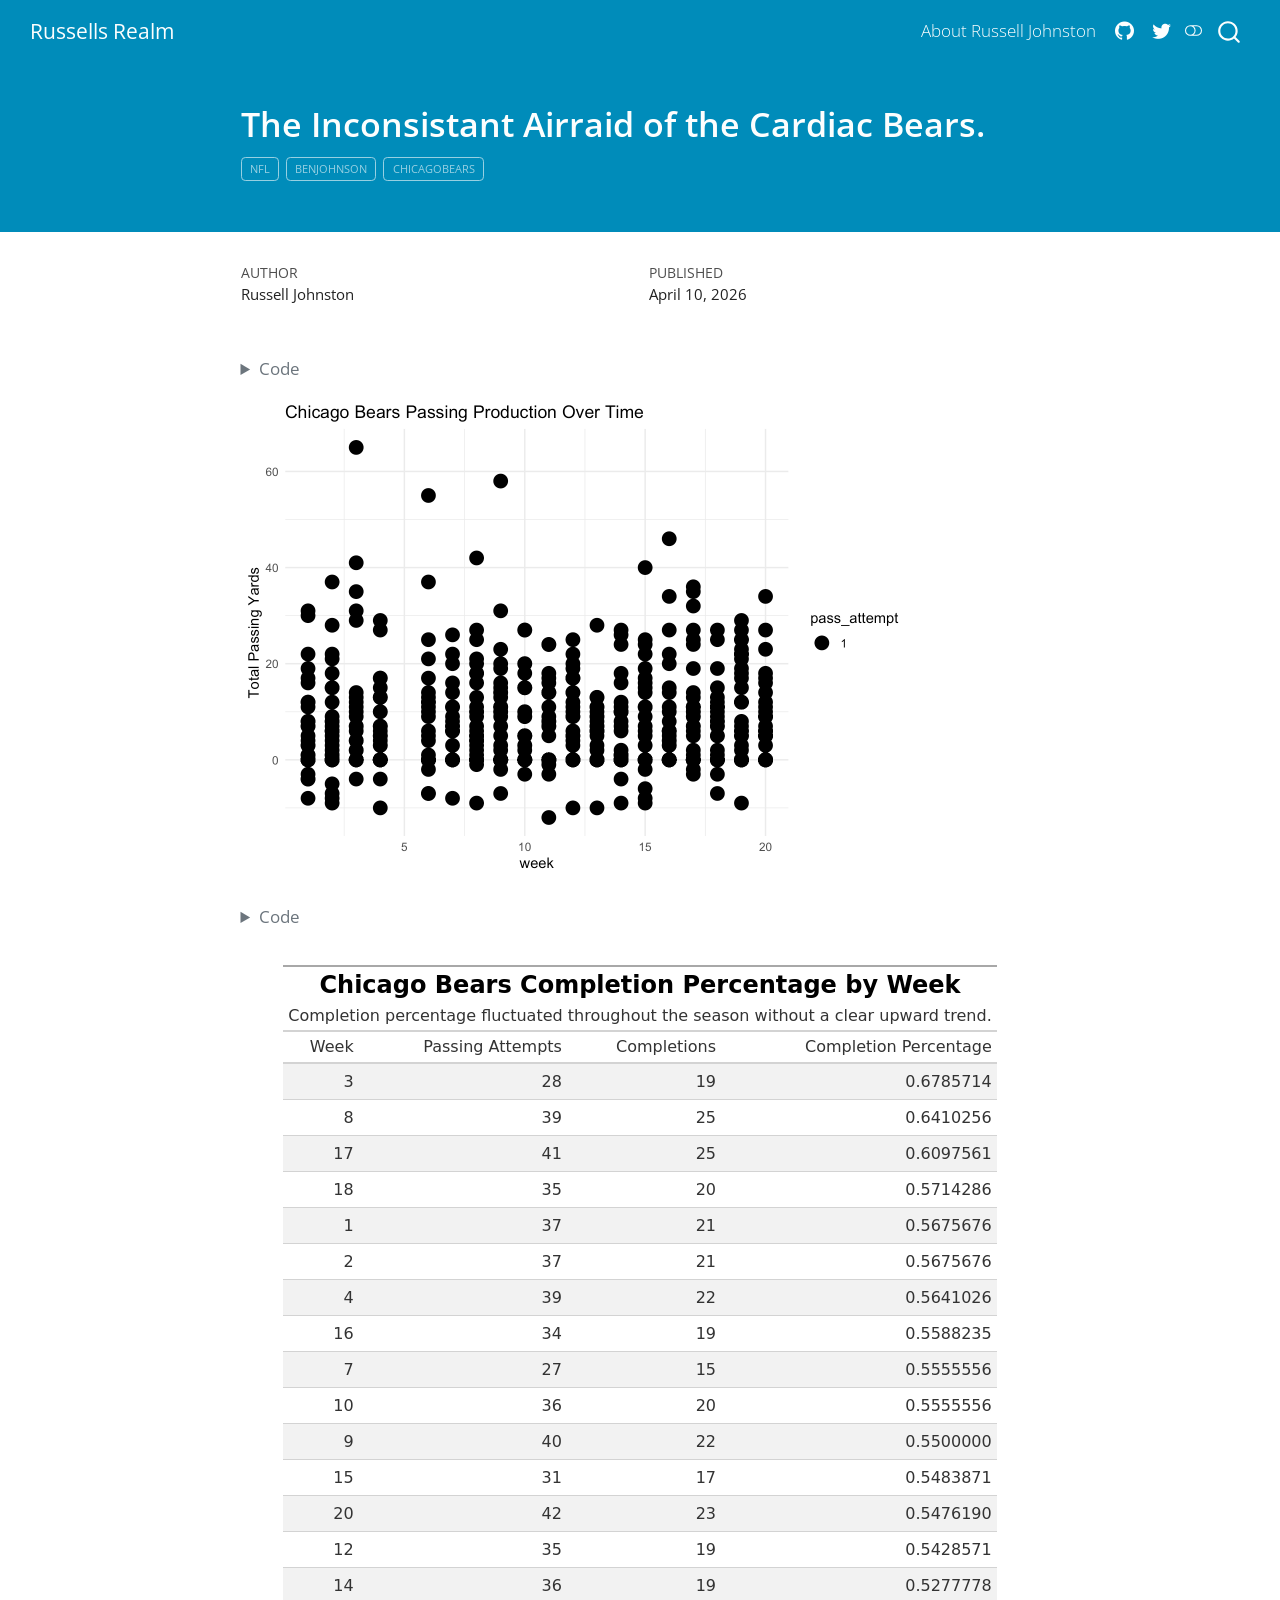
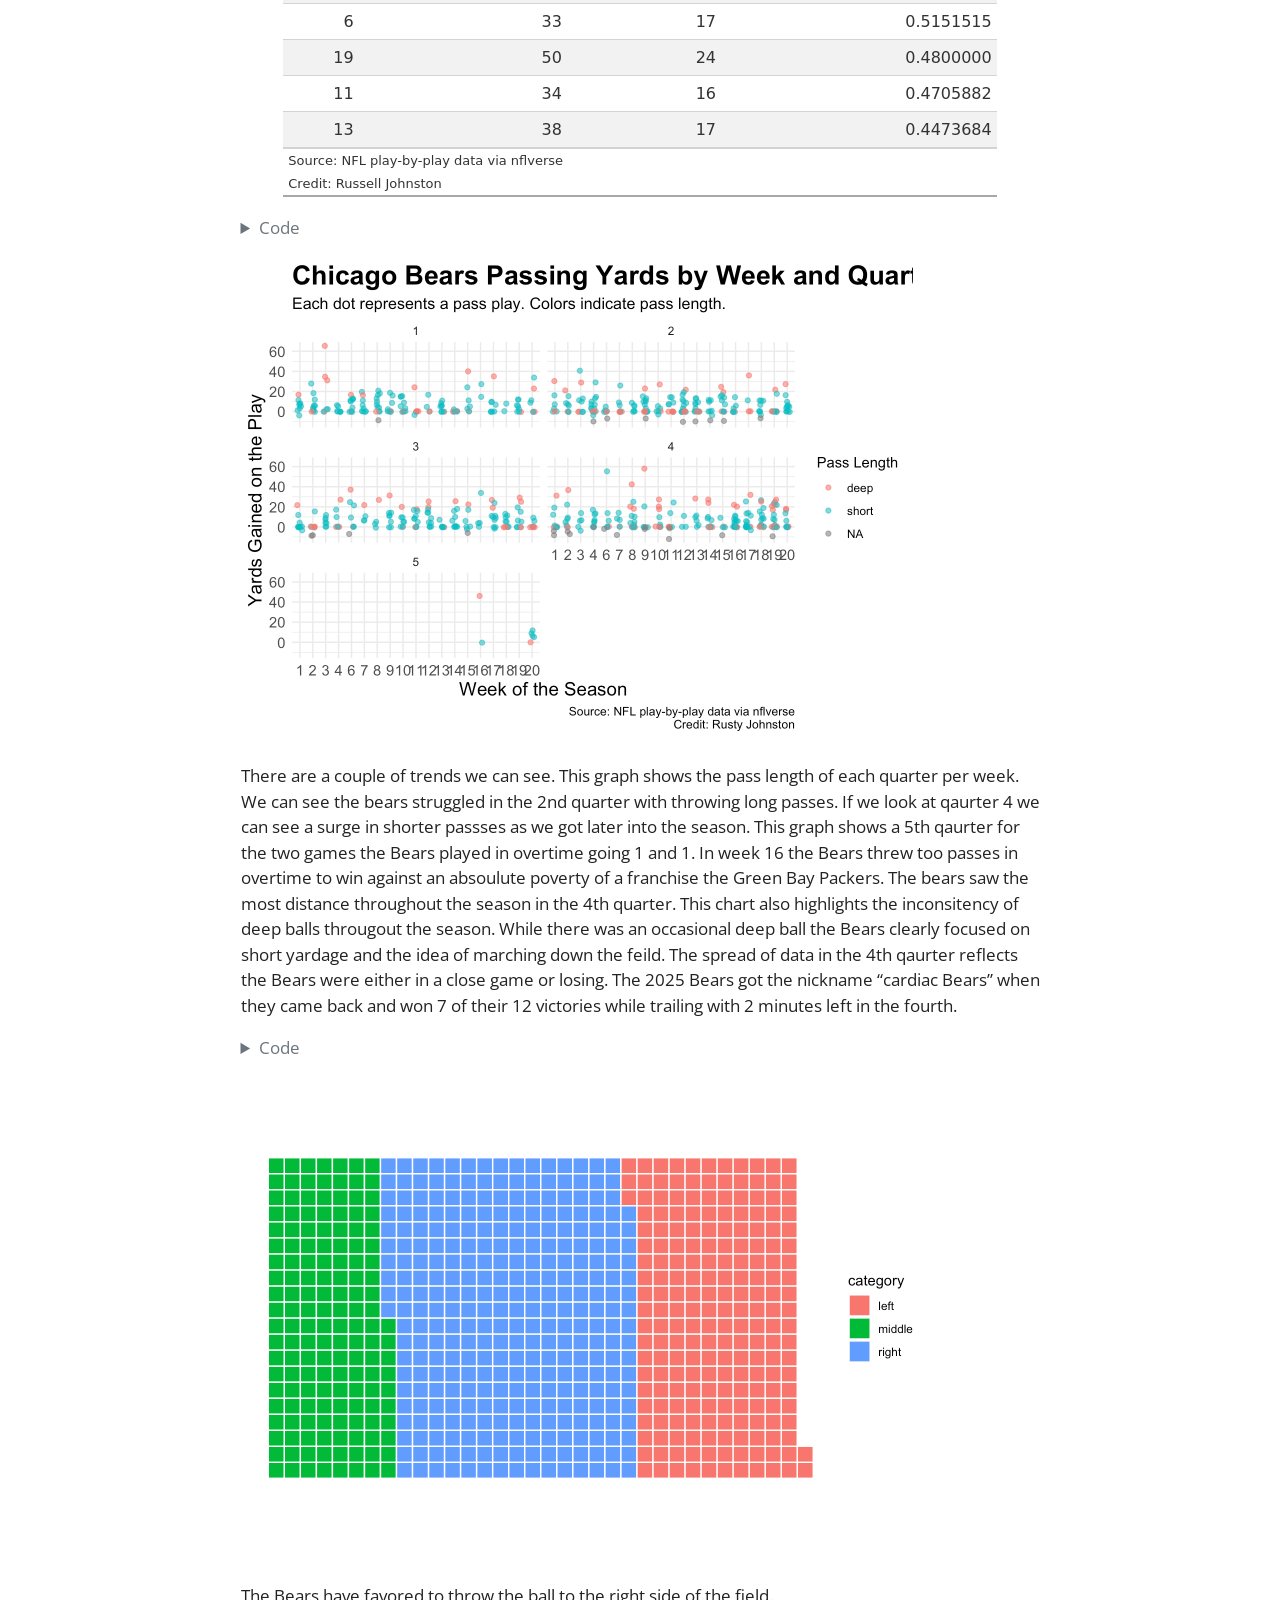
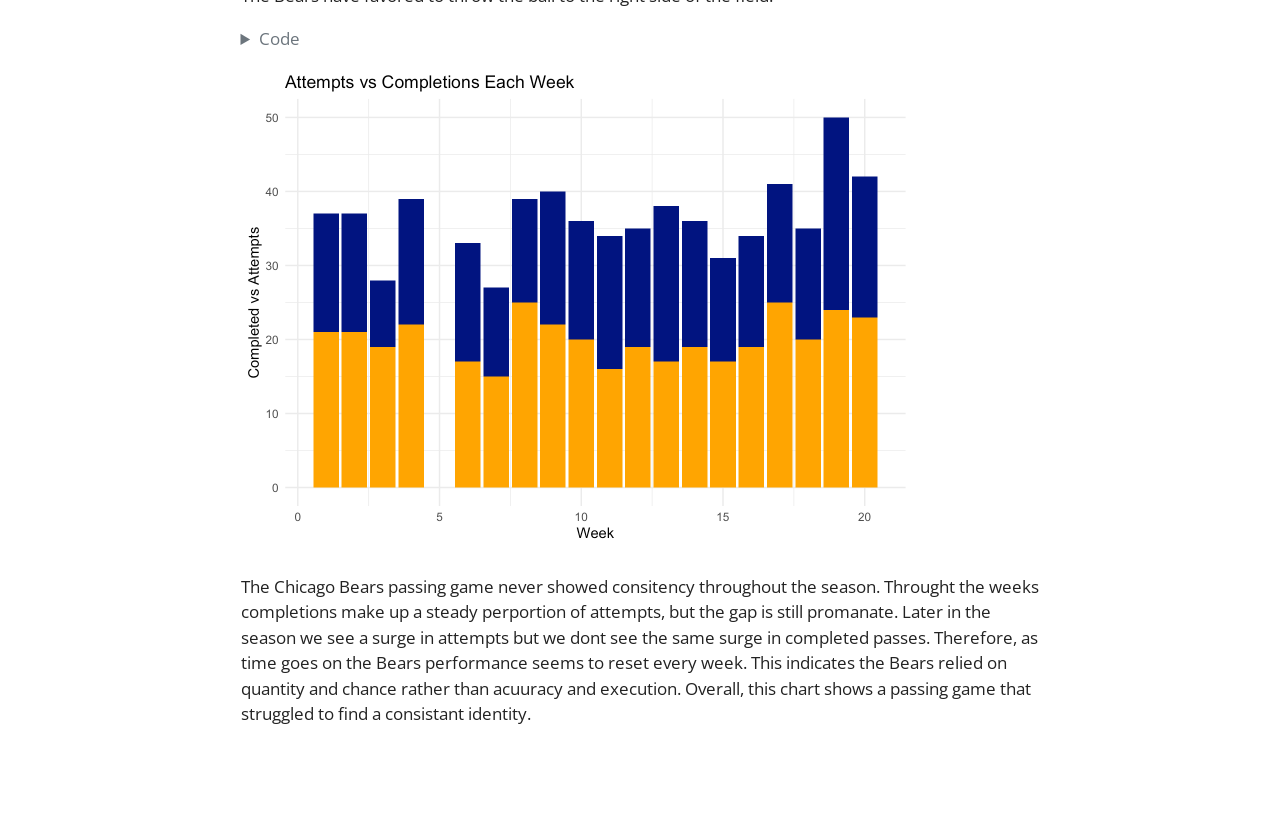
==== posts/russells-realm-benjohnson-stats/index.html @ 0ace777f "post draft" ====
<!DOCTYPE html>
<html xmlns="http://www.w3.org/1999/xhtml" lang="en" xml:lang="en"><head>

<meta charset="utf-8">
<meta name="generator" content="quarto-1.9.36">

<meta name="viewport" content="width=device-width, initial-scale=1.0, user-scalable=yes">

<meta name="author" content="Russell Johnston">
<meta name="dcterms.date" content="2026-04-10">

<title>The Inconsistant Airraid of the Cardiac Bears. – Russells Realm</title>
<style>
/* Default styles provided by pandoc.
** See https://pandoc.org/MANUAL.html#variables-for-html for config info.
*/
code{white-space: pre-wrap;}
span.smallcaps{font-variant: small-caps;}
div.columns{display: flex; gap: min(4vw, 1.5em);}
div.column{flex: auto; overflow-x: auto;}
div.hanging-indent{margin-left: 1.5em; text-indent: -1.5em;}
ul.task-list{list-style: none;}
ul.task-list li input[type="checkbox"] {
  width: 0.8em;
  margin: 0 0.8em 0.2em -1em; /* quarto-specific, see https://github.com/quarto-dev/quarto-cli/issues/4556 */ 
  vertical-align: middle;
}
/* CSS for syntax highlighting */
html { -webkit-text-size-adjust: 100%; }
pre > code.sourceCode { white-space: pre; position: relative; }
pre > code.sourceCode > span { display: inline-block; line-height: 1.25; }
pre > code.sourceCode > span:empty { height: 1.2em; }
.sourceCode { overflow: visible; }
code.sourceCode > span { color: inherit; text-decoration: inherit; }
div.sourceCode { margin: 1em 0; }
pre.sourceCode { margin: 0; }
@media screen {
div.sourceCode { overflow: auto; }
}
@media print {
pre > code.sourceCode { white-space: pre-wrap; }
pre > code.sourceCode > span { text-indent: -5em; padding-left: 5em; }
}
pre.numberSource code
  { counter-reset: source-line 0; }
pre.numberSource code > span
  { position: relative; left: -4em; counter-increment: source-line; }
pre.numberSource code > span > a:first-child::before
  { content: counter(source-line);
    position: relative; left: -1em; text-align: right; vertical-align: baseline;
    border: none; display: inline-block;
    -webkit-touch-callout: none; -webkit-user-select: none;
    -khtml-user-select: none; -moz-user-select: none;
    -ms-user-select: none; user-select: none;
    padding: 0 4px; width: 4em;
  }
pre.numberSource { margin-left: 3em;  padding-left: 4px; }
div.sourceCode
  {   }
@media screen {
pre > code.sourceCode > span > a:first-child::before { text-decoration: underline; }
}
</style>


<script src="../../site_libs/quarto-nav/quarto-nav.js"></script>
<script src="../../site_libs/quarto-nav/headroom.min.js"></script>
<script src="../../site_libs/clipboard/clipboard.min.js"></script>
<script src="../../site_libs/quarto-search/autocomplete.umd.js"></script>
<script src="../../site_libs/quarto-search/fuse.min.js"></script>
<script src="../../site_libs/quarto-search/quarto-search.js"></script>
<meta name="quarto:offset" content="../../">
<link href="../../logo.png" rel="icon" type="image/png">
<script src="../../site_libs/quarto-html/quarto.js" type="module"></script>
<script src="../../site_libs/quarto-html/tabsets/tabsets.js" type="module"></script>
<script src="../../site_libs/quarto-html/popper.min.js"></script>
<script src="../../site_libs/quarto-html/tippy.umd.min.js"></script>
<script src="../../site_libs/quarto-html/anchor.min.js"></script>
<link href="../../site_libs/quarto-html/tippy.css" rel="stylesheet">
<link href="../../site_libs/quarto-html/quarto-syntax-highlighting-845c23b38eaddc0f92fda52bfe77a8c8.css" rel="stylesheet" class="quarto-color-scheme" id="quarto-text-highlighting-styles">
<link href="../../site_libs/quarto-html/quarto-syntax-highlighting-dark-f418161beb48e0141c760e455f12af2c.css" rel="stylesheet" class="quarto-color-scheme quarto-color-alternate" id="quarto-text-highlighting-styles">
<link href="../../site_libs/quarto-html/quarto-syntax-highlighting-845c23b38eaddc0f92fda52bfe77a8c8.css" rel="stylesheet" class="quarto-color-scheme-extra" id="quarto-text-highlighting-styles">
<script src="../../site_libs/bootstrap/bootstrap.min.js"></script>
<link href="../../site_libs/bootstrap/bootstrap-icons.css" rel="stylesheet">
<link href="../../site_libs/bootstrap/bootstrap-03ebed3cc6d9517934d904b30f9ec24d.min.css" rel="stylesheet" append-hash="true" class="quarto-color-scheme" id="quarto-bootstrap" data-mode="light">
<link href="../../site_libs/bootstrap/bootstrap-dark-7e30bc676492343e821be0a8baf5d211.min.css" rel="stylesheet" append-hash="true" class="quarto-color-scheme quarto-color-alternate" id="quarto-bootstrap" data-mode="light">
<link href="../../site_libs/bootstrap/bootstrap-03ebed3cc6d9517934d904b30f9ec24d.min.css" rel="stylesheet" append-hash="true" class="quarto-color-scheme-extra" id="quarto-bootstrap" data-mode="light">
<script id="quarto-search-options" type="application/json">{
  "location": "navbar",
  "copy-button": false,
  "collapse-after": 3,
  "panel-placement": "end",
  "type": "overlay",
  "limit": 50,
  "keyboard-shortcut": [
    "f",
    "/",
    "s"
  ],
  "show-item-context": false,
  "language": {
    "search-no-results-text": "No results",
    "search-matching-documents-text": "matching documents",
    "search-copy-link-title": "Copy link to search",
    "search-hide-matches-text": "Hide additional matches",
    "search-more-match-text": "more match in this document",
    "search-more-matches-text": "more matches in this document",
    "search-clear-button-title": "Clear",
    "search-text-placeholder": "",
    "search-detached-cancel-button-title": "Cancel",
    "search-submit-button-title": "Submit",
    "search-label": "Search"
  }
}</script>


<link rel="stylesheet" href="../../styles.css">
</head>

<body class="nav-fixed fullcontent quarto-light"><script id="quarto-html-before-body" type="application/javascript">
    const toggleBodyColorMode = (bsSheetEl) => {
      const mode = bsSheetEl.getAttribute("data-mode");
      const bodyEl = window.document.querySelector("body");
      if (mode === "dark") {
        bodyEl.classList.add("quarto-dark");
        bodyEl.classList.remove("quarto-light");
      } else {
        bodyEl.classList.add("quarto-light");
        bodyEl.classList.remove("quarto-dark");
      }
    }
    const toggleBodyColorPrimary = () => {
      const bsSheetEl = window.document.querySelector("link#quarto-bootstrap:not([rel=disabled-stylesheet])");
      if (bsSheetEl) {
        toggleBodyColorMode(bsSheetEl);
      }
    }
    const setColorSchemeToggle = (alternate) => {
      const toggles = window.document.querySelectorAll('.quarto-color-scheme-toggle');
      for (let i=0; i < toggles.length; i++) {
        const toggle = toggles[i];
        if (toggle) {
          if (alternate) {
            toggle.classList.add("alternate");
          } else {
            toggle.classList.remove("alternate");
          }
        }
      }
    };
    const toggleColorMode = (alternate) => {
      // Switch the stylesheets
      const primaryStylesheets = window.document.querySelectorAll('link.quarto-color-scheme:not(.quarto-color-alternate)');
      const alternateStylesheets = window.document.querySelectorAll('link.quarto-color-scheme.quarto-color-alternate');
      manageTransitions('#quarto-margin-sidebar .nav-link', false);
      if (alternate) {
        // note: dark is layered on light, we don't disable primary!
        enableStylesheet(alternateStylesheets);
        for (const sheetNode of alternateStylesheets) {
          if (sheetNode.id === "quarto-bootstrap") {
            toggleBodyColorMode(sheetNode);
          }
        }
      } else {
        disableStylesheet(alternateStylesheets);
        enableStylesheet(primaryStylesheets)
        toggleBodyColorPrimary();
      }
      manageTransitions('#quarto-margin-sidebar .nav-link', true);
      // Switch the toggles
      setColorSchemeToggle(alternate)
      // Hack to workaround the fact that safari doesn't
      // properly recolor the scrollbar when toggling (#1455)
      if (navigator.userAgent.indexOf('Safari') > 0 && navigator.userAgent.indexOf('Chrome') == -1) {
        manageTransitions("body", false);
        window.scrollTo(0, 1);
        setTimeout(() => {
          window.scrollTo(0, 0);
          manageTransitions("body", true);
        }, 40);
      }
    }
    const disableStylesheet = (stylesheets) => {
      for (let i=0; i < stylesheets.length; i++) {
        const stylesheet = stylesheets[i];
        stylesheet.rel = 'disabled-stylesheet';
      }
    }
    const enableStylesheet = (stylesheets) => {
      for (let i=0; i < stylesheets.length; i++) {
        const stylesheet = stylesheets[i];
        if(stylesheet.rel !== 'stylesheet') { // for Chrome, which will still FOUC without this check
          stylesheet.rel = 'stylesheet';
        }
      }
    }
    const manageTransitions = (selector, allowTransitions) => {
      const els = window.document.querySelectorAll(selector);
      for (let i=0; i < els.length; i++) {
        const el = els[i];
        if (allowTransitions) {
          el.classList.remove('notransition');
        } else {
          el.classList.add('notransition');
        }
      }
    }
    const isFileUrl = () => {
      return window.location.protocol === 'file:';
    }
    const hasAlternateSentinel = () => {
      let styleSentinel = getColorSchemeSentinel();
      if (styleSentinel !== null) {
        return styleSentinel === "alternate";
      } else {
        return false;
      }
    }
    const setStyleSentinel = (alternate) => {
      const value = alternate ? "alternate" : "default";
      if (!isFileUrl()) {
        window.localStorage.setItem("quarto-color-scheme", value);
      } else {
        localAlternateSentinel = value;
      }
    }
    const getColorSchemeSentinel = () => {
      if (!isFileUrl()) {
        const storageValue = window.localStorage.getItem("quarto-color-scheme");
        return storageValue != null ? storageValue : localAlternateSentinel;
      } else {
        return localAlternateSentinel;
      }
    }
    const toggleGiscusIfUsed = (isAlternate, darkModeDefault) => {
      const baseTheme = document.querySelector('#giscus-base-theme')?.value ?? 'light';
      const alternateTheme = document.querySelector('#giscus-alt-theme')?.value ?? 'dark';
      let newTheme = '';
      if(authorPrefersDark) {
        newTheme = isAlternate ? baseTheme : alternateTheme;
      } else {
        newTheme = isAlternate ? alternateTheme : baseTheme;
      }
      const changeGiscusTheme = () => {
        // From: https://github.com/giscus/giscus/issues/336
        const sendMessage = (message) => {
          const iframe = document.querySelector('iframe.giscus-frame');
          if (!iframe) return;
          iframe.contentWindow.postMessage({ giscus: message }, 'https://giscus.app');
        }
        sendMessage({
          setConfig: {
            theme: newTheme
          }
        });
      }
      const isGiscussLoaded = window.document.querySelector('iframe.giscus-frame') !== null;
      if (isGiscussLoaded) {
        changeGiscusTheme();
      }
    };
    const authorPrefersDark = false;
    const darkModeDefault = authorPrefersDark;
      document.querySelector('link#quarto-text-highlighting-styles.quarto-color-scheme-extra').rel = 'disabled-stylesheet';
      document.querySelector('link#quarto-bootstrap.quarto-color-scheme-extra').rel = 'disabled-stylesheet';
    let localAlternateSentinel = darkModeDefault ? 'alternate' : 'default';
    // Dark / light mode switch
    window.quartoToggleColorScheme = () => {
      // Read the current dark / light value
      let toAlternate = !hasAlternateSentinel();
      toggleColorMode(toAlternate);
      setStyleSentinel(toAlternate);
      toggleGiscusIfUsed(toAlternate, darkModeDefault);
      window.dispatchEvent(new Event('resize'));
    };
    // Switch to dark mode if need be
    if (hasAlternateSentinel()) {
      toggleColorMode(true);
    } else {
      toggleColorMode(false);
    }
  </script>

<div id="quarto-search-results"></div>
  <header id="quarto-header" class="headroom fixed-top quarto-banner">
    <nav class="navbar navbar-expand-lg " data-bs-theme="dark">
      <div class="navbar-container container-fluid">
      <div class="navbar-brand-container mx-auto">
    <a class="navbar-brand" href="../../index.html">
    <span class="navbar-title">Russells Realm</span>
    </a>
  </div>
            <div id="quarto-search" class="" title="Search"></div>
          <button class="navbar-toggler" type="button" data-bs-toggle="collapse" data-bs-target="#navbarCollapse" aria-controls="navbarCollapse" role="menu" aria-expanded="false" aria-label="Toggle navigation" onclick="if (window.quartoToggleHeadroom) { window.quartoToggleHeadroom(); }">
  <span class="navbar-toggler-icon"></span>
</button>
          <div class="collapse navbar-collapse" id="navbarCollapse">
            <ul class="navbar-nav navbar-nav-scroll ms-auto">
  <li class="nav-item">
    <a class="nav-link" href="../../about.html"> 
<span class="menu-text">About Russell Johnston</span></a>
  </li>  
  <li class="nav-item compact">
    <a class="nav-link" href="https://github.com/mattwaite"> <i class="bi bi-github" role="img">
</i> 
<span class="menu-text"></span></a>
  </li>  
  <li class="nav-item compact">
    <a class="nav-link" href="https://twitter.com/mattwaite"> <i class="bi bi-twitter" role="img">
</i> 
<span class="menu-text"></span></a>
  </li>  
</ul>
          </div> <!-- /navcollapse -->
            <div class="quarto-navbar-tools">
  <a href="" class="quarto-color-scheme-toggle quarto-navigation-tool  px-1" onclick="window.quartoToggleColorScheme(); return false;" title="Toggle dark mode"><i class="bi"></i></a>
</div>
      </div> <!-- /container-fluid -->
    </nav>
</header>
<!-- content -->
<header id="title-block-header" class="quarto-title-block default page-columns page-full">
  <div class="quarto-title-banner page-columns page-full">
    <div class="quarto-title column-body">
      <h1 class="title">The Inconsistant Airraid of the Cardiac Bears.</h1>
                                <div class="quarto-categories">
                <div class="quarto-category">nfl</div>
                <div class="quarto-category">benjohnson</div>
                <div class="quarto-category">chicagobears</div>
              </div>
                  </div>
  </div>
    
  
  <div class="quarto-title-meta">

      <div>
      <div class="quarto-title-meta-heading">Author</div>
      <div class="quarto-title-meta-contents">
               <p>Russell Johnston </p>
            </div>
    </div>
      
      <div>
      <div class="quarto-title-meta-heading">Published</div>
      <div class="quarto-title-meta-contents">
        <p class="date">April 10, 2026</p>
      </div>
    </div>
    
      
    </div>
    
  
  </header><div id="quarto-content" class="quarto-container page-columns page-rows-contents page-layout-article page-navbar">
<!-- sidebar -->
<!-- margin-sidebar -->
    
<!-- main -->
<main class="content quarto-banner-title-block" id="quarto-document-content">






<div class="cell">
<details class="code-fold">
<summary>Code</summary>
<div class="code-copy-outer-scaffold"><div class="sourceCode cell-code" id="cb1"><pre class="sourceCode r code-with-copy"><code class="sourceCode r"><span id="cb1-1"><a href="#cb1-1" aria-hidden="true" tabindex="-1"></a><span class="fu">library</span>(tidyverse)</span>
<span id="cb1-2"><a href="#cb1-2" aria-hidden="true" tabindex="-1"></a><span class="fu">library</span>(nflfastR)</span>
<span id="cb1-3"><a href="#cb1-3" aria-hidden="true" tabindex="-1"></a><span class="fu">library</span>(ggplot2)</span>
<span id="cb1-4"><a href="#cb1-4" aria-hidden="true" tabindex="-1"></a><span class="fu">library</span>(gt)</span>
<span id="cb1-5"><a href="#cb1-5" aria-hidden="true" tabindex="-1"></a><span class="fu">library</span>(patchwork)</span>
<span id="cb1-6"><a href="#cb1-6" aria-hidden="true" tabindex="-1"></a><span class="fu">library</span>(dplyr)</span>
<span id="cb1-7"><a href="#cb1-7" aria-hidden="true" tabindex="-1"></a><span class="fu">library</span>(readr)</span>
<span id="cb1-8"><a href="#cb1-8" aria-hidden="true" tabindex="-1"></a></span>
<span id="cb1-9"><a href="#cb1-9" aria-hidden="true" tabindex="-1"></a>pbp2025<span class="ot">&lt;-</span><span class="fu">load_pbp</span>(<span class="dv">2025</span>)</span>
<span id="cb1-10"><a href="#cb1-10" aria-hidden="true" tabindex="-1"></a></span>
<span id="cb1-11"><a href="#cb1-11" aria-hidden="true" tabindex="-1"></a>bearspass<span class="ot">&lt;-</span>pbp2025 <span class="sc">|&gt;</span></span>
<span id="cb1-12"><a href="#cb1-12" aria-hidden="true" tabindex="-1"></a>  <span class="fu">filter</span>(posteam <span class="sc">==</span> <span class="st">"CHI"</span>,</span>
<span id="cb1-13"><a href="#cb1-13" aria-hidden="true" tabindex="-1"></a>  play_type <span class="sc">==</span><span class="st">"pass"</span></span>
<span id="cb1-14"><a href="#cb1-14" aria-hidden="true" tabindex="-1"></a>  )<span class="sc">|&gt;</span></span>
<span id="cb1-15"><a href="#cb1-15" aria-hidden="true" tabindex="-1"></a>  <span class="fu">arrange</span>(<span class="fu">desc</span>(yards_gained))<span class="sc">|&gt;</span></span>
<span id="cb1-16"><a href="#cb1-16" aria-hidden="true" tabindex="-1"></a><span class="fu">select</span>(posteam,week,down,yards_gained,yards_after_catch,air_yards,shotgun,score_differential,season_type,side_of_field,pass_length,pass_location,pass_attempt,pass_touchdown,game_date,pass_attempt, game_half,complete_pass,incomplete_pass,qtr)</span>
<span id="cb1-17"><a href="#cb1-17" aria-hidden="true" tabindex="-1"></a></span>
<span id="cb1-18"><a href="#cb1-18" aria-hidden="true" tabindex="-1"></a><span class="fu">ggplot</span>() <span class="sc">+</span></span>
<span id="cb1-19"><a href="#cb1-19" aria-hidden="true" tabindex="-1"></a>  <span class="fu">geom_point</span>(</span>
<span id="cb1-20"><a href="#cb1-20" aria-hidden="true" tabindex="-1"></a>    <span class="at">data =</span> bearspass,</span>
<span id="cb1-21"><a href="#cb1-21" aria-hidden="true" tabindex="-1"></a>    <span class="fu">aes</span>(<span class="at">x =</span> week, <span class="at">y =</span> yards_gained, <span class="at">size =</span> pass_attempt)</span>
<span id="cb1-22"><a href="#cb1-22" aria-hidden="true" tabindex="-1"></a>  ) <span class="sc">+</span></span>
<span id="cb1-23"><a href="#cb1-23" aria-hidden="true" tabindex="-1"></a>  <span class="fu">labs</span>(</span>
<span id="cb1-24"><a href="#cb1-24" aria-hidden="true" tabindex="-1"></a>    <span class="at">x =</span> <span class="st">"Week"</span>,</span>
<span id="cb1-25"><a href="#cb1-25" aria-hidden="true" tabindex="-1"></a>    <span class="at">y =</span> <span class="st">"Total Passing Yards"</span>,</span>
<span id="cb1-26"><a href="#cb1-26" aria-hidden="true" tabindex="-1"></a>    <span class="at">title =</span> <span class="st">"Chicago Bears Passing Production Over Time"</span></span>
<span id="cb1-27"><a href="#cb1-27" aria-hidden="true" tabindex="-1"></a>  ) <span class="sc">+</span></span>
<span id="cb1-28"><a href="#cb1-28" aria-hidden="true" tabindex="-1"></a>  <span class="fu">theme_minimal</span>()</span></code></pre></div><button title="Copy to Clipboard" class="code-copy-button"><i class="bi"></i></button></div>
</details>
<div class="cell-output-display">
<div>
<figure class="figure">
<p><img src="index_files/figure-html/unnamed-chunk-1-1.png" class="img-fluid figure-img" width="672"></p>
</figure>
</div>
</div>
</div>
<div class="cell">
<details class="code-fold">
<summary>Code</summary>
<div class="code-copy-outer-scaffold"><div class="sourceCode cell-code" id="cb2"><pre class="sourceCode r code-with-copy"><code class="sourceCode r"><span id="cb2-1"><a href="#cb2-1" aria-hidden="true" tabindex="-1"></a>bearstable <span class="ot">&lt;-</span> bearspass <span class="sc">|&gt;</span></span>
<span id="cb2-2"><a href="#cb2-2" aria-hidden="true" tabindex="-1"></a>  <span class="fu">group_by</span>(week) <span class="sc">|&gt;</span></span>
<span id="cb2-3"><a href="#cb2-3" aria-hidden="true" tabindex="-1"></a>  <span class="fu">summarize</span>(</span>
<span id="cb2-4"><a href="#cb2-4" aria-hidden="true" tabindex="-1"></a>    <span class="at">attempts =</span> <span class="fu">n</span>(),</span>
<span id="cb2-5"><a href="#cb2-5" aria-hidden="true" tabindex="-1"></a>    <span class="at">completions =</span> <span class="fu">sum</span>(complete_pass, <span class="at">na.rm =</span> <span class="cn">TRUE</span>)</span>
<span id="cb2-6"><a href="#cb2-6" aria-hidden="true" tabindex="-1"></a>  ) <span class="sc">|&gt;</span></span>
<span id="cb2-7"><a href="#cb2-7" aria-hidden="true" tabindex="-1"></a>  <span class="fu">mutate</span>(</span>
<span id="cb2-8"><a href="#cb2-8" aria-hidden="true" tabindex="-1"></a>    <span class="at">completion_pct =</span> completions <span class="sc">/</span> attempts</span>
<span id="cb2-9"><a href="#cb2-9" aria-hidden="true" tabindex="-1"></a>  ) <span class="sc">|&gt;</span></span>
<span id="cb2-10"><a href="#cb2-10" aria-hidden="true" tabindex="-1"></a>  <span class="fu">arrange</span>(<span class="fu">desc</span>(completion_pct))</span>
<span id="cb2-11"><a href="#cb2-11" aria-hidden="true" tabindex="-1"></a></span>
<span id="cb2-12"><a href="#cb2-12" aria-hidden="true" tabindex="-1"></a>bearstable <span class="sc">|&gt;</span> </span>
<span id="cb2-13"><a href="#cb2-13" aria-hidden="true" tabindex="-1"></a>  <span class="fu">gt</span>() <span class="sc">|&gt;</span> </span>
<span id="cb2-14"><a href="#cb2-14" aria-hidden="true" tabindex="-1"></a>  <span class="fu">cols_label</span>(</span>
<span id="cb2-15"><a href="#cb2-15" aria-hidden="true" tabindex="-1"></a>    <span class="at">week =</span> <span class="st">"Week"</span>,</span>
<span id="cb2-16"><a href="#cb2-16" aria-hidden="true" tabindex="-1"></a>    <span class="at">attempts =</span> <span class="st">"Passing Attempts"</span>,</span>
<span id="cb2-17"><a href="#cb2-17" aria-hidden="true" tabindex="-1"></a>    <span class="at">completions =</span> <span class="st">"Completions"</span>,</span>
<span id="cb2-18"><a href="#cb2-18" aria-hidden="true" tabindex="-1"></a>    <span class="at">completion_pct =</span> <span class="st">"Completion Percentage"</span></span>
<span id="cb2-19"><a href="#cb2-19" aria-hidden="true" tabindex="-1"></a>  ) <span class="sc">|&gt;</span></span>
<span id="cb2-20"><a href="#cb2-20" aria-hidden="true" tabindex="-1"></a>  <span class="fu">tab_header</span>(</span>
<span id="cb2-21"><a href="#cb2-21" aria-hidden="true" tabindex="-1"></a>    <span class="at">title =</span> <span class="st">"Chicago Bears Completion Percentage by Week"</span>,   </span>
<span id="cb2-22"><a href="#cb2-22" aria-hidden="true" tabindex="-1"></a>    <span class="at">subtitle =</span> <span class="st">"Completion percentage fluctuated throughout the season without a clear upward trend."</span>  </span>
<span id="cb2-23"><a href="#cb2-23" aria-hidden="true" tabindex="-1"></a>  ) <span class="sc">|&gt;</span></span>
<span id="cb2-24"><a href="#cb2-24" aria-hidden="true" tabindex="-1"></a>  <span class="fu">tab_source_note</span>(</span>
<span id="cb2-25"><a href="#cb2-25" aria-hidden="true" tabindex="-1"></a>    <span class="at">source_note =</span> <span class="st">"Source: NFL play-by-play data via nflverse"</span> </span>
<span id="cb2-26"><a href="#cb2-26" aria-hidden="true" tabindex="-1"></a>  ) <span class="sc">|&gt;</span></span>
<span id="cb2-27"><a href="#cb2-27" aria-hidden="true" tabindex="-1"></a>  <span class="fu">tab_source_note</span>(</span>
<span id="cb2-28"><a href="#cb2-28" aria-hidden="true" tabindex="-1"></a>    <span class="at">source_note =</span> <span class="st">"Credit: Russell Johnston"</span> </span>
<span id="cb2-29"><a href="#cb2-29" aria-hidden="true" tabindex="-1"></a>  ) <span class="sc">|&gt;</span></span>
<span id="cb2-30"><a href="#cb2-30" aria-hidden="true" tabindex="-1"></a>  <span class="fu">tab_style</span>(</span>
<span id="cb2-31"><a href="#cb2-31" aria-hidden="true" tabindex="-1"></a>    <span class="at">style =</span> <span class="fu">cell_text</span>(<span class="at">color =</span> <span class="st">"black"</span>,<span class="at">size =</span> <span class="st">"x-large"</span>, <span class="at">weight =</span> <span class="st">"bold"</span>),</span>
<span id="cb2-32"><a href="#cb2-32" aria-hidden="true" tabindex="-1"></a>    <span class="at">locations =</span> <span class="fu">cells_title</span>(<span class="at">groups =</span> <span class="st">"title"</span>)    </span>
<span id="cb2-33"><a href="#cb2-33" aria-hidden="true" tabindex="-1"></a>  ) <span class="sc">|&gt;</span></span>
<span id="cb2-34"><a href="#cb2-34" aria-hidden="true" tabindex="-1"></a>  <span class="fu">tab_style</span>(</span>
<span id="cb2-35"><a href="#cb2-35" aria-hidden="true" tabindex="-1"></a>    <span class="at">style =</span> <span class="fu">cell_text</span>(<span class="at">size =</span> <span class="st">"medium"</span>),</span>
<span id="cb2-36"><a href="#cb2-36" aria-hidden="true" tabindex="-1"></a>    <span class="at">locations =</span> <span class="fu">cells_title</span>(<span class="at">groups =</span> <span class="st">"subtitle"</span>)  </span>
<span id="cb2-37"><a href="#cb2-37" aria-hidden="true" tabindex="-1"></a>  ) <span class="sc">|&gt;</span></span>
<span id="cb2-38"><a href="#cb2-38" aria-hidden="true" tabindex="-1"></a>  <span class="fu">tab_style</span>(</span>
<span id="cb2-39"><a href="#cb2-39" aria-hidden="true" tabindex="-1"></a>    <span class="at">style =</span> <span class="fu">cell_text</span>(<span class="at">size =</span> <span class="st">"small"</span>),</span>
<span id="cb2-40"><a href="#cb2-40" aria-hidden="true" tabindex="-1"></a>    <span class="at">locations =</span> <span class="fu">cells_source_notes</span>()              </span>
<span id="cb2-41"><a href="#cb2-41" aria-hidden="true" tabindex="-1"></a>  )</span></code></pre></div><button title="Copy to Clipboard" class="code-copy-button"><i class="bi"></i></button></div>
</details>
<div class="cell-output-display">
<div id="bhgjfpjcje" style="padding-left:0px;padding-right:0px;padding-top:10px;padding-bottom:10px;overflow-x:auto;overflow-y:auto;width:auto;height:auto;">
<style>#bhgjfpjcje table {
  font-family: system-ui, 'Segoe UI', Roboto, Helvetica, Arial, sans-serif, 'Apple Color Emoji', 'Segoe UI Emoji', 'Segoe UI Symbol', 'Noto Color Emoji';
  -webkit-font-smoothing: antialiased;
  -moz-osx-font-smoothing: grayscale;
}

#bhgjfpjcje thead, #bhgjfpjcje tbody, #bhgjfpjcje tfoot, #bhgjfpjcje tr, #bhgjfpjcje td, #bhgjfpjcje th {
  border-style: none;
}

#bhgjfpjcje p {
  margin: 0;
  padding: 0;
}

#bhgjfpjcje .gt_table {
  display: table;
  border-collapse: collapse;
  line-height: normal;
  margin-left: auto;
  margin-right: auto;
  color: #333333;
  font-size: 16px;
  font-weight: normal;
  font-style: normal;
  background-color: #FFFFFF;
  width: auto;
  border-top-style: solid;
  border-top-width: 2px;
  border-top-color: #A8A8A8;
  border-right-style: none;
  border-right-width: 2px;
  border-right-color: #D3D3D3;
  border-bottom-style: solid;
  border-bottom-width: 2px;
  border-bottom-color: #A8A8A8;
  border-left-style: none;
  border-left-width: 2px;
  border-left-color: #D3D3D3;
}

#bhgjfpjcje .gt_caption {
  padding-top: 4px;
  padding-bottom: 4px;
}

#bhgjfpjcje .gt_title {
  color: #333333;
  font-size: 125%;
  font-weight: initial;
  padding-top: 4px;
  padding-bottom: 4px;
  padding-left: 5px;
  padding-right: 5px;
  border-bottom-color: #FFFFFF;
  border-bottom-width: 0;
}

#bhgjfpjcje .gt_subtitle {
  color: #333333;
  font-size: 85%;
  font-weight: initial;
  padding-top: 3px;
  padding-bottom: 5px;
  padding-left: 5px;
  padding-right: 5px;
  border-top-color: #FFFFFF;
  border-top-width: 0;
}

#bhgjfpjcje .gt_heading {
  background-color: #FFFFFF;
  text-align: center;
  border-bottom-color: #FFFFFF;
  border-left-style: none;
  border-left-width: 1px;
  border-left-color: #D3D3D3;
  border-right-style: none;
  border-right-width: 1px;
  border-right-color: #D3D3D3;
}

#bhgjfpjcje .gt_bottom_border {
  border-bottom-style: solid;
  border-bottom-width: 2px;
  border-bottom-color: #D3D3D3;
}

#bhgjfpjcje .gt_col_headings {
  border-top-style: solid;
  border-top-width: 2px;
  border-top-color: #D3D3D3;
  border-bottom-style: solid;
  border-bottom-width: 2px;
  border-bottom-color: #D3D3D3;
  border-left-style: none;
  border-left-width: 1px;
  border-left-color: #D3D3D3;
  border-right-style: none;
  border-right-width: 1px;
  border-right-color: #D3D3D3;
}

#bhgjfpjcje .gt_col_heading {
  color: #333333;
  background-color: #FFFFFF;
  font-size: 100%;
  font-weight: normal;
  text-transform: inherit;
  border-left-style: none;
  border-left-width: 1px;
  border-left-color: #D3D3D3;
  border-right-style: none;
  border-right-width: 1px;
  border-right-color: #D3D3D3;
  vertical-align: bottom;
  padding-top: 5px;
  padding-bottom: 6px;
  padding-left: 5px;
  padding-right: 5px;
  overflow-x: hidden;
}

#bhgjfpjcje .gt_column_spanner_outer {
  color: #333333;
  background-color: #FFFFFF;
  font-size: 100%;
  font-weight: normal;
  text-transform: inherit;
  padding-top: 0;
  padding-bottom: 0;
  padding-left: 4px;
  padding-right: 4px;
}

#bhgjfpjcje .gt_column_spanner_outer:first-child {
  padding-left: 0;
}

#bhgjfpjcje .gt_column_spanner_outer:last-child {
  padding-right: 0;
}

#bhgjfpjcje .gt_column_spanner {
  border-bottom-style: solid;
  border-bottom-width: 2px;
  border-bottom-color: #D3D3D3;
  vertical-align: bottom;
  padding-top: 5px;
  padding-bottom: 5px;
  overflow-x: hidden;
  display: inline-block;
  width: 100%;
}

#bhgjfpjcje .gt_spanner_row {
  border-bottom-style: hidden;
}

#bhgjfpjcje .gt_group_heading {
  padding-top: 8px;
  padding-bottom: 8px;
  padding-left: 5px;
  padding-right: 5px;
  color: #333333;
  background-color: #FFFFFF;
  font-size: 100%;
  font-weight: initial;
  text-transform: inherit;
  border-top-style: solid;
  border-top-width: 2px;
  border-top-color: #D3D3D3;
  border-bottom-style: solid;
  border-bottom-width: 2px;
  border-bottom-color: #D3D3D3;
  border-left-style: none;
  border-left-width: 1px;
  border-left-color: #D3D3D3;
  border-right-style: none;
  border-right-width: 1px;
  border-right-color: #D3D3D3;
  vertical-align: middle;
  text-align: left;
}

#bhgjfpjcje .gt_empty_group_heading {
  padding: 0.5px;
  color: #333333;
  background-color: #FFFFFF;
  font-size: 100%;
  font-weight: initial;
  border-top-style: solid;
  border-top-width: 2px;
  border-top-color: #D3D3D3;
  border-bottom-style: solid;
  border-bottom-width: 2px;
  border-bottom-color: #D3D3D3;
  vertical-align: middle;
}

#bhgjfpjcje .gt_from_md > :first-child {
  margin-top: 0;
}

#bhgjfpjcje .gt_from_md > :last-child {
  margin-bottom: 0;
}

#bhgjfpjcje .gt_row {
  padding-top: 8px;
  padding-bottom: 8px;
  padding-left: 5px;
  padding-right: 5px;
  margin: 10px;
  border-top-style: solid;
  border-top-width: 1px;
  border-top-color: #D3D3D3;
  border-left-style: none;
  border-left-width: 1px;
  border-left-color: #D3D3D3;
  border-right-style: none;
  border-right-width: 1px;
  border-right-color: #D3D3D3;
  vertical-align: middle;
  overflow-x: hidden;
}

#bhgjfpjcje .gt_stub {
  color: #333333;
  background-color: #FFFFFF;
  font-size: 100%;
  font-weight: initial;
  text-transform: inherit;
  border-right-style: solid;
  border-right-width: 2px;
  border-right-color: #D3D3D3;
  padding-left: 5px;
  padding-right: 5px;
}

#bhgjfpjcje .gt_stub_row_group {
  color: #333333;
  background-color: #FFFFFF;
  font-size: 100%;
  font-weight: initial;
  text-transform: inherit;
  border-right-style: solid;
  border-right-width: 2px;
  border-right-color: #D3D3D3;
  padding-left: 5px;
  padding-right: 5px;
  vertical-align: top;
}

#bhgjfpjcje .gt_row_group_first td {
  border-top-width: 2px;
}

#bhgjfpjcje .gt_row_group_first th {
  border-top-width: 2px;
}

#bhgjfpjcje .gt_summary_row {
  color: #333333;
  background-color: #FFFFFF;
  text-transform: inherit;
  padding-top: 8px;
  padding-bottom: 8px;
  padding-left: 5px;
  padding-right: 5px;
}

#bhgjfpjcje .gt_first_summary_row {
  border-top-style: solid;
  border-top-color: #D3D3D3;
}

#bhgjfpjcje .gt_first_summary_row.thick {
  border-top-width: 2px;
}

#bhgjfpjcje .gt_last_summary_row {
  padding-top: 8px;
  padding-bottom: 8px;
  padding-left: 5px;
  padding-right: 5px;
  border-bottom-style: solid;
  border-bottom-width: 2px;
  border-bottom-color: #D3D3D3;
}

#bhgjfpjcje .gt_grand_summary_row {
  color: #333333;
  background-color: #FFFFFF;
  text-transform: inherit;
  padding-top: 8px;
  padding-bottom: 8px;
  padding-left: 5px;
  padding-right: 5px;
}

#bhgjfpjcje .gt_first_grand_summary_row {
  padding-top: 8px;
  padding-bottom: 8px;
  padding-left: 5px;
  padding-right: 5px;
  border-top-style: double;
  border-top-width: 6px;
  border-top-color: #D3D3D3;
}

#bhgjfpjcje .gt_last_grand_summary_row_top {
  padding-top: 8px;
  padding-bottom: 8px;
  padding-left: 5px;
  padding-right: 5px;
  border-bottom-style: double;
  border-bottom-width: 6px;
  border-bottom-color: #D3D3D3;
}

#bhgjfpjcje .gt_striped {
  background-color: rgba(128, 128, 128, 0.05);
}

#bhgjfpjcje .gt_table_body {
  border-top-style: solid;
  border-top-width: 2px;
  border-top-color: #D3D3D3;
  border-bottom-style: solid;
  border-bottom-width: 2px;
  border-bottom-color: #D3D3D3;
}

#bhgjfpjcje .gt_footnotes {
  color: #333333;
  background-color: #FFFFFF;
  border-bottom-style: none;
  border-bottom-width: 2px;
  border-bottom-color: #D3D3D3;
  border-left-style: none;
  border-left-width: 2px;
  border-left-color: #D3D3D3;
  border-right-style: none;
  border-right-width: 2px;
  border-right-color: #D3D3D3;
}

#bhgjfpjcje .gt_footnote {
  margin: 0px;
  font-size: 90%;
  padding-top: 4px;
  padding-bottom: 4px;
  padding-left: 5px;
  padding-right: 5px;
}

#bhgjfpjcje .gt_sourcenotes {
  color: #333333;
  background-color: #FFFFFF;
  border-bottom-style: none;
  border-bottom-width: 2px;
  border-bottom-color: #D3D3D3;
  border-left-style: none;
  border-left-width: 2px;
  border-left-color: #D3D3D3;
  border-right-style: none;
  border-right-width: 2px;
  border-right-color: #D3D3D3;
}

#bhgjfpjcje .gt_sourcenote {
  font-size: 90%;
  padding-top: 4px;
  padding-bottom: 4px;
  padding-left: 5px;
  padding-right: 5px;
}

#bhgjfpjcje .gt_left {
  text-align: left;
}

#bhgjfpjcje .gt_center {
  text-align: center;
}

#bhgjfpjcje .gt_right {
  text-align: right;
  font-variant-numeric: tabular-nums;
}

#bhgjfpjcje .gt_font_normal {
  font-weight: normal;
}

#bhgjfpjcje .gt_font_bold {
  font-weight: bold;
}

#bhgjfpjcje .gt_font_italic {
  font-style: italic;
}

#bhgjfpjcje .gt_super {
  font-size: 65%;
}

#bhgjfpjcje .gt_footnote_marks {
  font-size: 75%;
  vertical-align: 0.4em;
  position: initial;
}

#bhgjfpjcje .gt_asterisk {
  font-size: 100%;
  vertical-align: 0;
}

#bhgjfpjcje .gt_indent_1 {
  text-indent: 5px;
}

#bhgjfpjcje .gt_indent_2 {
  text-indent: 10px;
}

#bhgjfpjcje .gt_indent_3 {
  text-indent: 15px;
}

#bhgjfpjcje .gt_indent_4 {
  text-indent: 20px;
}

#bhgjfpjcje .gt_indent_5 {
  text-indent: 25px;
}

#bhgjfpjcje .katex-display {
  display: inline-flex !important;
  margin-bottom: 0.75em !important;
}

#bhgjfpjcje div.Reactable > div.rt-table > div.rt-thead > div.rt-tr.rt-tr-group-header > div.rt-th-group:after {
  height: 0px !important;
}
</style>

<table class="gt_table caption-top table table-sm table-striped small" data-quarto-bootstrap="false">
<thead>
<tr class="gt_heading header">
<td colspan="4" class="gt_heading gt_title gt_font_normal" style="color: #000000; font-size: x-large; font-weight: bold">Chicago Bears Completion Percentage by Week</td>
</tr>
<tr class="gt_heading even">
<td colspan="4" class="gt_heading gt_subtitle gt_font_normal gt_bottom_border" style="font-size: medium">Completion percentage fluctuated throughout the season without a clear upward trend.</td>
</tr>
<tr class="gt_col_headings header">
<th id="week" class="gt_col_heading gt_columns_bottom_border gt_right" data-quarto-table-cell-role="th" scope="col">Week</th>
<th id="attempts" class="gt_col_heading gt_columns_bottom_border gt_right" data-quarto-table-cell-role="th" scope="col">Passing Attempts</th>
<th id="completions" class="gt_col_heading gt_columns_bottom_border gt_right" data-quarto-table-cell-role="th" scope="col">Completions</th>
<th id="completion_pct" class="gt_col_heading gt_columns_bottom_border gt_right" data-quarto-table-cell-role="th" scope="col">Completion Percentage</th>
</tr>
</thead>
<tbody class="gt_table_body">
<tr class="odd">
<td class="gt_row gt_right" headers="week">3</td>
<td class="gt_row gt_right" headers="attempts">28</td>
<td class="gt_row gt_right" headers="completions">19</td>
<td class="gt_row gt_right" headers="completion_pct">0.6785714</td>
</tr>
<tr class="even">
<td class="gt_row gt_right" headers="week">8</td>
<td class="gt_row gt_right" headers="attempts">39</td>
<td class="gt_row gt_right" headers="completions">25</td>
<td class="gt_row gt_right" headers="completion_pct">0.6410256</td>
</tr>
<tr class="odd">
<td class="gt_row gt_right" headers="week">17</td>
<td class="gt_row gt_right" headers="attempts">41</td>
<td class="gt_row gt_right" headers="completions">25</td>
<td class="gt_row gt_right" headers="completion_pct">0.6097561</td>
</tr>
<tr class="even">
<td class="gt_row gt_right" headers="week">18</td>
<td class="gt_row gt_right" headers="attempts">35</td>
<td class="gt_row gt_right" headers="completions">20</td>
<td class="gt_row gt_right" headers="completion_pct">0.5714286</td>
</tr>
<tr class="odd">
<td class="gt_row gt_right" headers="week">1</td>
<td class="gt_row gt_right" headers="attempts">37</td>
<td class="gt_row gt_right" headers="completions">21</td>
<td class="gt_row gt_right" headers="completion_pct">0.5675676</td>
</tr>
<tr class="even">
<td class="gt_row gt_right" headers="week">2</td>
<td class="gt_row gt_right" headers="attempts">37</td>
<td class="gt_row gt_right" headers="completions">21</td>
<td class="gt_row gt_right" headers="completion_pct">0.5675676</td>
</tr>
<tr class="odd">
<td class="gt_row gt_right" headers="week">4</td>
<td class="gt_row gt_right" headers="attempts">39</td>
<td class="gt_row gt_right" headers="completions">22</td>
<td class="gt_row gt_right" headers="completion_pct">0.5641026</td>
</tr>
<tr class="even">
<td class="gt_row gt_right" headers="week">16</td>
<td class="gt_row gt_right" headers="attempts">34</td>
<td class="gt_row gt_right" headers="completions">19</td>
<td class="gt_row gt_right" headers="completion_pct">0.5588235</td>
</tr>
<tr class="odd">
<td class="gt_row gt_right" headers="week">7</td>
<td class="gt_row gt_right" headers="attempts">27</td>
<td class="gt_row gt_right" headers="completions">15</td>
<td class="gt_row gt_right" headers="completion_pct">0.5555556</td>
</tr>
<tr class="even">
<td class="gt_row gt_right" headers="week">10</td>
<td class="gt_row gt_right" headers="attempts">36</td>
<td class="gt_row gt_right" headers="completions">20</td>
<td class="gt_row gt_right" headers="completion_pct">0.5555556</td>
</tr>
<tr class="odd">
<td class="gt_row gt_right" headers="week">9</td>
<td class="gt_row gt_right" headers="attempts">40</td>
<td class="gt_row gt_right" headers="completions">22</td>
<td class="gt_row gt_right" headers="completion_pct">0.5500000</td>
</tr>
<tr class="even">
<td class="gt_row gt_right" headers="week">15</td>
<td class="gt_row gt_right" headers="attempts">31</td>
<td class="gt_row gt_right" headers="completions">17</td>
<td class="gt_row gt_right" headers="completion_pct">0.5483871</td>
</tr>
<tr class="odd">
<td class="gt_row gt_right" headers="week">20</td>
<td class="gt_row gt_right" headers="attempts">42</td>
<td class="gt_row gt_right" headers="completions">23</td>
<td class="gt_row gt_right" headers="completion_pct">0.5476190</td>
</tr>
<tr class="even">
<td class="gt_row gt_right" headers="week">12</td>
<td class="gt_row gt_right" headers="attempts">35</td>
<td class="gt_row gt_right" headers="completions">19</td>
<td class="gt_row gt_right" headers="completion_pct">0.5428571</td>
</tr>
<tr class="odd">
<td class="gt_row gt_right" headers="week">14</td>
<td class="gt_row gt_right" headers="attempts">36</td>
<td class="gt_row gt_right" headers="completions">19</td>
<td class="gt_row gt_right" headers="completion_pct">0.5277778</td>
</tr>
<tr class="even">
<td class="gt_row gt_right" headers="week">6</td>
<td class="gt_row gt_right" headers="attempts">33</td>
<td class="gt_row gt_right" headers="completions">17</td>
<td class="gt_row gt_right" headers="completion_pct">0.5151515</td>
</tr>
<tr class="odd">
<td class="gt_row gt_right" headers="week">19</td>
<td class="gt_row gt_right" headers="attempts">50</td>
<td class="gt_row gt_right" headers="completions">24</td>
<td class="gt_row gt_right" headers="completion_pct">0.4800000</td>
</tr>
<tr class="even">
<td class="gt_row gt_right" headers="week">11</td>
<td class="gt_row gt_right" headers="attempts">34</td>
<td class="gt_row gt_right" headers="completions">16</td>
<td class="gt_row gt_right" headers="completion_pct">0.4705882</td>
</tr>
<tr class="odd">
<td class="gt_row gt_right" headers="week">13</td>
<td class="gt_row gt_right" headers="attempts">38</td>
<td class="gt_row gt_right" headers="completions">17</td>
<td class="gt_row gt_right" headers="completion_pct">0.4473684</td>
</tr>
</tbody><tfoot>
<tr class="gt_sourcenotes odd">
<td colspan="4" class="gt_sourcenote" style="font-size: small">Source: NFL play-by-play data via nflverse</td>
</tr>
<tr class="gt_sourcenotes even">
<td colspan="4" class="gt_sourcenote" style="font-size: small">Credit: Russell Johnston</td>
</tr>
</tfoot>

</table>

</div>
</div>
</div>
<div class="cell">
<details class="code-fold">
<summary>Code</summary>
<div class="code-copy-outer-scaffold"><div class="sourceCode cell-code" id="cb3"><pre class="sourceCode r code-with-copy"><code class="sourceCode r"><span id="cb3-1"><a href="#cb3-1" aria-hidden="true" tabindex="-1"></a><span class="fu">ggplot</span>() <span class="sc">+</span></span>
<span id="cb3-2"><a href="#cb3-2" aria-hidden="true" tabindex="-1"></a>  <span class="fu">geom_point</span>(</span>
<span id="cb3-3"><a href="#cb3-3" aria-hidden="true" tabindex="-1"></a>    <span class="at">data =</span> bearspass,</span>
<span id="cb3-4"><a href="#cb3-4" aria-hidden="true" tabindex="-1"></a>    <span class="fu">aes</span>(</span>
<span id="cb3-5"><a href="#cb3-5" aria-hidden="true" tabindex="-1"></a>      <span class="at">x =</span> <span class="fu">factor</span>(week),</span>
<span id="cb3-6"><a href="#cb3-6" aria-hidden="true" tabindex="-1"></a>      <span class="at">y =</span> yards_gained,</span>
<span id="cb3-7"><a href="#cb3-7" aria-hidden="true" tabindex="-1"></a>      <span class="at">color =</span> pass_length</span>
<span id="cb3-8"><a href="#cb3-8" aria-hidden="true" tabindex="-1"></a>    ),</span>
<span id="cb3-9"><a href="#cb3-9" aria-hidden="true" tabindex="-1"></a>    <span class="at">alpha =</span> <span class="fl">0.6</span>,</span>
<span id="cb3-10"><a href="#cb3-10" aria-hidden="true" tabindex="-1"></a>    <span class="at">position =</span> <span class="fu">position_jitter</span>(<span class="at">width =</span> <span class="fl">0.4</span>)</span>
<span id="cb3-11"><a href="#cb3-11" aria-hidden="true" tabindex="-1"></a>  ) <span class="sc">+</span></span>
<span id="cb3-12"><a href="#cb3-12" aria-hidden="true" tabindex="-1"></a>  <span class="fu">facet_wrap</span>(<span class="sc">~</span> qtr, <span class="at">ncol =</span> <span class="dv">2</span>) <span class="sc">+</span></span>
<span id="cb3-13"><a href="#cb3-13" aria-hidden="true" tabindex="-1"></a>  <span class="fu">labs</span>(</span>
<span id="cb3-14"><a href="#cb3-14" aria-hidden="true" tabindex="-1"></a>    <span class="at">title =</span> <span class="st">"Chicago Bears Passing Yards by Week and Quarter"</span>,</span>
<span id="cb3-15"><a href="#cb3-15" aria-hidden="true" tabindex="-1"></a>    <span class="at">subtitle =</span> <span class="st">"Each dot represents a pass play. Colors indicate pass length."</span>,</span>
<span id="cb3-16"><a href="#cb3-16" aria-hidden="true" tabindex="-1"></a>    <span class="at">x =</span> <span class="st">"Week of the Season"</span>,</span>
<span id="cb3-17"><a href="#cb3-17" aria-hidden="true" tabindex="-1"></a>    <span class="at">y =</span> <span class="st">"Yards Gained on the Play"</span>,</span>
<span id="cb3-18"><a href="#cb3-18" aria-hidden="true" tabindex="-1"></a>    <span class="at">color =</span> <span class="st">"Pass Length"</span>,</span>
<span id="cb3-19"><a href="#cb3-19" aria-hidden="true" tabindex="-1"></a>    <span class="at">caption =</span> <span class="st">"Source: NFL play-by-play data via nflverse</span><span class="sc">\n</span><span class="st">Credit: Rusty Johnston"</span></span>
<span id="cb3-20"><a href="#cb3-20" aria-hidden="true" tabindex="-1"></a>  ) <span class="sc">+</span></span>
<span id="cb3-21"><a href="#cb3-21" aria-hidden="true" tabindex="-1"></a>  <span class="fu">theme_minimal</span>() <span class="sc">+</span></span>
<span id="cb3-22"><a href="#cb3-22" aria-hidden="true" tabindex="-1"></a>  <span class="fu">theme</span>(</span>
<span id="cb3-23"><a href="#cb3-23" aria-hidden="true" tabindex="-1"></a>    <span class="at">plot.title =</span> <span class="fu">element_text</span>(<span class="at">size =</span> <span class="dv">20</span>, <span class="at">face =</span> <span class="st">"bold"</span>),   </span>
<span id="cb3-24"><a href="#cb3-24" aria-hidden="true" tabindex="-1"></a>    <span class="at">plot.subtitle =</span> <span class="fu">element_text</span>(<span class="at">size =</span> <span class="dv">12</span>),               </span>
<span id="cb3-25"><a href="#cb3-25" aria-hidden="true" tabindex="-1"></a>    <span class="at">axis.title =</span> <span class="fu">element_text</span>(<span class="at">size =</span> <span class="dv">14</span>),                 </span>
<span id="cb3-26"><a href="#cb3-26" aria-hidden="true" tabindex="-1"></a>    <span class="at">axis.text =</span> <span class="fu">element_text</span>(<span class="at">size =</span> <span class="dv">11</span>),                   </span>
<span id="cb3-27"><a href="#cb3-27" aria-hidden="true" tabindex="-1"></a>    <span class="at">plot.caption =</span> <span class="fu">element_text</span>(<span class="at">size =</span> <span class="dv">9</span>)                  </span>
<span id="cb3-28"><a href="#cb3-28" aria-hidden="true" tabindex="-1"></a>  )</span></code></pre></div><button title="Copy to Clipboard" class="code-copy-button"><i class="bi"></i></button></div>
</details>
<div class="cell-output-display">
<div>
<figure class="figure">
<p><img src="index_files/figure-html/unnamed-chunk-3-1.png" class="img-fluid figure-img" width="672"></p>
</figure>
</div>
</div>
</div>
<p>There are a couple of trends we can see. This graph shows the pass length of each quarter per week. We can see the bears struggled in the 2nd quarter with throwing long passes. If we look at qaurter 4 we can see a surge in shorter passses as we got later into the season. This graph shows a 5th qaurter for the two games the Bears played in overtime going 1 and 1. In week 16 the Bears threw too passes in overtime to win against an absoulute poverty of a franchise the Green Bay Packers. The bears saw the most distance throughout the season in the 4th quarter. This chart also highlights the inconsitency of deep balls througout the season. While there was an occasional deep ball the Bears clearly focused on short yardage and the idea of marching down the feild. The spread of data in the 4th qaurter reflects the Bears were either in a close game or losing. The 2025 Bears got the nickname “cardiac Bears” when they came back and won 7 of their 12 victories while trailing with 2 minutes left in the fourth.</p>
<div class="cell">
<details class="code-fold">
<summary>Code</summary>
<div class="code-copy-outer-scaffold"><div class="sourceCode cell-code" id="cb4"><pre class="sourceCode r code-with-copy"><code class="sourceCode r"><span id="cb4-1"><a href="#cb4-1" aria-hidden="true" tabindex="-1"></a>bearswaf <span class="ot">&lt;-</span><span class="fu">data.frame</span>( <span class="at">category =</span> <span class="fu">c</span>(<span class="st">"middle"</span>, <span class="st">"right"</span>, <span class="st">"left"</span>),</span>
<span id="cb4-2"><a href="#cb4-2" aria-hidden="true" tabindex="-1"></a>  <span class="at">count =</span> <span class="fu">c</span>(<span class="dv">150</span>, <span class="dv">307</span>, <span class="dv">205</span>))</span>
<span id="cb4-3"><a href="#cb4-3" aria-hidden="true" tabindex="-1"></a></span>
<span id="cb4-4"><a href="#cb4-4" aria-hidden="true" tabindex="-1"></a>rows <span class="ot">&lt;-</span> <span class="dv">20</span></span>
<span id="cb4-5"><a href="#cb4-5" aria-hidden="true" tabindex="-1"></a></span>
<span id="cb4-6"><a href="#cb4-6" aria-hidden="true" tabindex="-1"></a>waffle_bears <span class="ot">&lt;-</span> bearswaf <span class="sc">|&gt;</span></span>
<span id="cb4-7"><a href="#cb4-7" aria-hidden="true" tabindex="-1"></a>  <span class="fu">uncount</span>(count) <span class="sc">|&gt;</span></span>
<span id="cb4-8"><a href="#cb4-8" aria-hidden="true" tabindex="-1"></a>  <span class="fu">mutate</span>(</span>
<span id="cb4-9"><a href="#cb4-9" aria-hidden="true" tabindex="-1"></a>    <span class="at">x =</span> (<span class="fu">row_number</span>() <span class="sc">-</span> <span class="dv">1</span>) <span class="sc">%/%</span> rows <span class="sc">+</span> <span class="dv">1</span>,</span>
<span id="cb4-10"><a href="#cb4-10" aria-hidden="true" tabindex="-1"></a>    <span class="at">y =</span> (<span class="fu">row_number</span>() <span class="sc">-</span> <span class="dv">1</span>) <span class="sc">%%</span> rows <span class="sc">+</span> <span class="dv">1</span></span>
<span id="cb4-11"><a href="#cb4-11" aria-hidden="true" tabindex="-1"></a>  )</span>
<span id="cb4-12"><a href="#cb4-12" aria-hidden="true" tabindex="-1"></a></span>
<span id="cb4-13"><a href="#cb4-13" aria-hidden="true" tabindex="-1"></a><span class="fu">ggplot</span>() <span class="sc">+</span></span>
<span id="cb4-14"><a href="#cb4-14" aria-hidden="true" tabindex="-1"></a>  <span class="fu">geom_tile</span>(</span>
<span id="cb4-15"><a href="#cb4-15" aria-hidden="true" tabindex="-1"></a>    <span class="at">data=</span>waffle_bears, </span>
<span id="cb4-16"><a href="#cb4-16" aria-hidden="true" tabindex="-1"></a>    <span class="fu">aes</span>(</span>
<span id="cb4-17"><a href="#cb4-17" aria-hidden="true" tabindex="-1"></a>      <span class="at">x =</span> x, <span class="at">y =</span> y, <span class="at">fill =</span> category</span>
<span id="cb4-18"><a href="#cb4-18" aria-hidden="true" tabindex="-1"></a>      ), </span>
<span id="cb4-19"><a href="#cb4-19" aria-hidden="true" tabindex="-1"></a>    <span class="at">color =</span> <span class="st">"white"</span>, </span>
<span id="cb4-20"><a href="#cb4-20" aria-hidden="true" tabindex="-1"></a>    <span class="at">linewidth =</span> .<span class="dv">5</span>) <span class="sc">+</span></span>
<span id="cb4-21"><a href="#cb4-21" aria-hidden="true" tabindex="-1"></a>  <span class="fu">coord_equal</span>() <span class="sc">+</span> </span>
<span id="cb4-22"><a href="#cb4-22" aria-hidden="true" tabindex="-1"></a>  <span class="fu">theme_void</span>()</span></code></pre></div><button title="Copy to Clipboard" class="code-copy-button"><i class="bi"></i></button></div>
</details>
<div class="cell-output-display">
<div>
<figure class="figure">
<p><img src="index_files/figure-html/unnamed-chunk-4-1.png" class="img-fluid figure-img" width="672"></p>
</figure>
</div>
</div>
</div>
<p>The Bears have favored to throw the ball to the right side of the field.</p>
<div class="cell">
<details class="code-fold">
<summary>Code</summary>
<div class="code-copy-outer-scaffold"><div class="sourceCode cell-code" id="cb5"><pre class="sourceCode r code-with-copy"><code class="sourceCode r"><span id="cb5-1"><a href="#cb5-1" aria-hidden="true" tabindex="-1"></a><span class="fu">ggplot</span>(bearspass, <span class="fu">aes</span>(<span class="at">x =</span> week)) <span class="sc">+</span></span>
<span id="cb5-2"><a href="#cb5-2" aria-hidden="true" tabindex="-1"></a>  <span class="fu">geom_col</span>(<span class="fu">aes</span>(<span class="at">y =</span> pass_attempt), <span class="at">fill =</span> <span class="st">"navy"</span>) <span class="sc">+</span></span>
<span id="cb5-3"><a href="#cb5-3" aria-hidden="true" tabindex="-1"></a>  <span class="fu">geom_col</span>(<span class="fu">aes</span>(<span class="at">y =</span> complete_pass), <span class="at">fill =</span> <span class="st">"orange"</span>) <span class="sc">+</span></span>
<span id="cb5-4"><a href="#cb5-4" aria-hidden="true" tabindex="-1"></a>  <span class="fu">labs</span>(</span>
<span id="cb5-5"><a href="#cb5-5" aria-hidden="true" tabindex="-1"></a>    <span class="at">title =</span> <span class="st">"Attempts vs Completions Each Week"</span>,</span>
<span id="cb5-6"><a href="#cb5-6" aria-hidden="true" tabindex="-1"></a>    <span class="at">x =</span> <span class="st">"Week"</span>,</span>
<span id="cb5-7"><a href="#cb5-7" aria-hidden="true" tabindex="-1"></a>    <span class="at">y =</span> <span class="st">"Completed vs Attempts"</span></span>
<span id="cb5-8"><a href="#cb5-8" aria-hidden="true" tabindex="-1"></a>  ) <span class="sc">+</span></span>
<span id="cb5-9"><a href="#cb5-9" aria-hidden="true" tabindex="-1"></a>  <span class="fu">theme_minimal</span>()</span></code></pre></div><button title="Copy to Clipboard" class="code-copy-button"><i class="bi"></i></button></div>
</details>
<div class="cell-output-display">
<div>
<figure class="figure">
<p><img src="index_files/figure-html/unnamed-chunk-5-1.png" class="img-fluid figure-img" width="672"></p>
</figure>
</div>
</div>
</div>
<p>The Chicago Bears passing game never showed consitency throughout the season. Throught the weeks completions make up a steady perportion of attempts, but the gap is still promanate. Later in the season we see a surge in attempts but we dont see the same surge in completed passes. Therefore, as time goes on the Bears performance seems to reset every week. This indicates the Bears relied on quantity and chance rather than acuuracy and execution. Overall, this chart shows a passing game that struggled to find a consistant identity.</p>



</main> <!-- /main -->
<script id="quarto-html-after-body" type="application/javascript">
  window.document.addEventListener("DOMContentLoaded", function (event) {
    // Ensure there is a toggle, if there isn't float one in the top right
    if (window.document.querySelector('.quarto-color-scheme-toggle') === null) {
      const a = window.document.createElement('a');
      a.classList.add('top-right');
      a.classList.add('quarto-color-scheme-toggle');
      a.href = "";
      a.onclick = function() { try { window.quartoToggleColorScheme(); } catch {} return false; };
      const i = window.document.createElement("i");
      i.classList.add('bi');
      a.appendChild(i);
      window.document.body.appendChild(a);
    }
    setColorSchemeToggle(hasAlternateSentinel())
    const icon = "";
    const anchorJS = new window.AnchorJS();
    anchorJS.options = {
      placement: 'right',
      icon: icon
    };
    anchorJS.add('.anchored');
    const isCodeAnnotation = (el) => {
      for (const clz of el.classList) {
        if (clz.startsWith('code-annotation-')) {                     
          return true;
        }
      }
      return false;
    }
    const onCopySuccess = function(e) {
      // button target
      const button = e.trigger;
      // don't keep focus
      button.blur();
      // flash "checked"
      button.classList.add('code-copy-button-checked');
      var currentTitle = button.getAttribute("title");
      button.setAttribute("title", "Copied!");
      let tooltip;
      if (window.bootstrap) {
        button.setAttribute("data-bs-toggle", "tooltip");
        button.setAttribute("data-bs-placement", "left");
        button.setAttribute("data-bs-title", "Copied!");
        tooltip = new bootstrap.Tooltip(button, 
          { trigger: "manual", 
            customClass: "code-copy-button-tooltip",
            offset: [0, -8]});
        tooltip.show();    
      }
      setTimeout(function() {
        if (tooltip) {
          tooltip.hide();
          button.removeAttribute("data-bs-title");
          button.removeAttribute("data-bs-toggle");
          button.removeAttribute("data-bs-placement");
        }
        button.setAttribute("title", currentTitle);
        button.classList.remove('code-copy-button-checked');
      }, 1000);
      // clear code selection
      e.clearSelection();
    }
    const getTextToCopy = function(trigger) {
      const outerScaffold = trigger.parentElement.cloneNode(true);
      const codeEl = outerScaffold.querySelector('code');
      for (const childEl of codeEl.children) {
        if (isCodeAnnotation(childEl)) {
          childEl.remove();
        }
      }
      return codeEl.innerText;
    }
    const clipboard = new window.ClipboardJS('.code-copy-button:not([data-in-quarto-modal])', {
      text: getTextToCopy
    });
    clipboard.on('success', onCopySuccess);
    if (window.document.getElementById('quarto-embedded-source-code-modal')) {
      const clipboardModal = new window.ClipboardJS('.code-copy-button[data-in-quarto-modal]', {
        text: getTextToCopy,
        container: window.document.getElementById('quarto-embedded-source-code-modal')
      });
      clipboardModal.on('success', onCopySuccess);
    }
      var localhostRegex = new RegExp(/^(?:http|https):\/\/localhost\:?[0-9]*\//);
      var mailtoRegex = new RegExp(/^mailto:/);
        var filterRegex = new RegExp('/' + window.location.host + '/');
      var isInternal = (href) => {
          return filterRegex.test(href) || localhostRegex.test(href) || mailtoRegex.test(href);
      }
      // Inspect non-navigation links and adorn them if external
     var links = window.document.querySelectorAll('a[href]:not(.nav-link):not(.navbar-brand):not(.toc-action):not(.sidebar-link):not(.sidebar-item-toggle):not(.pagination-link):not(.no-external):not([aria-hidden]):not(.dropdown-item):not(.quarto-navigation-tool):not(.about-link)');
      for (var i=0; i<links.length; i++) {
        const link = links[i];
        if (!isInternal(link.href)) {
          // undo the damage that might have been done by quarto-nav.js in the case of
          // links that we want to consider external
          if (link.dataset.originalHref !== undefined) {
            link.href = link.dataset.originalHref;
          }
        }
      }
    function tippyHover(el, contentFn, onTriggerFn, onUntriggerFn) {
      const config = {
        allowHTML: true,
        maxWidth: 500,
        delay: 100,
        arrow: false,
        appendTo: function(el) {
            return el.parentElement;
        },
        interactive: true,
        interactiveBorder: 10,
        theme: 'quarto',
        placement: 'bottom-start',
      };
      if (contentFn) {
        config.content = contentFn;
      }
      if (onTriggerFn) {
        config.onTrigger = onTriggerFn;
      }
      if (onUntriggerFn) {
        config.onUntrigger = onUntriggerFn;
      }
      window.tippy(el, config); 
    }
    const noterefs = window.document.querySelectorAll('a[role="doc-noteref"]');
    for (var i=0; i<noterefs.length; i++) {
      const ref = noterefs[i];
      tippyHover(ref, function() {
        // use id or data attribute instead here
        let href = ref.getAttribute('data-footnote-href') || ref.getAttribute('href');
        try { href = new URL(href).hash; } catch {}
        const id = href.replace(/^#\/?/, "");
        const note = window.document.getElementById(id);
        if (note) {
          return note.innerHTML;
        } else {
          return "";
        }
      });
    }
    const xrefs = window.document.querySelectorAll('a.quarto-xref');
    const processXRef = (id, note) => {
      // Strip column container classes
      const stripColumnClz = (el) => {
        el.classList.remove("page-full", "page-columns");
        if (el.children) {
          for (const child of el.children) {
            stripColumnClz(child);
          }
        }
      }
      stripColumnClz(note)
      if (id === null || id.startsWith('sec-')) {
        // Special case sections, only their first couple elements
        const container = document.createElement("div");
        if (note.children && note.children.length > 2) {
          container.appendChild(note.children[0].cloneNode(true));
          for (let i = 1; i < note.children.length; i++) {
            const child = note.children[i];
            if (child.tagName === "P" && child.innerText === "") {
              continue;
            } else {
              container.appendChild(child.cloneNode(true));
              break;
            }
          }
          if (window.Quarto?.typesetMath) {
            window.Quarto.typesetMath(container);
          }
          return container.innerHTML
        } else {
          if (window.Quarto?.typesetMath) {
            window.Quarto.typesetMath(note);
          }
          return note.innerHTML;
        }
      } else {
        // Remove any anchor links if they are present
        const anchorLink = note.querySelector('a.anchorjs-link');
        if (anchorLink) {
          anchorLink.remove();
        }
        if (window.Quarto?.typesetMath) {
          window.Quarto.typesetMath(note);
        }
        if (note.classList.contains("callout")) {
          return note.outerHTML;
        } else {
          return note.innerHTML;
        }
      }
    }
    for (var i=0; i<xrefs.length; i++) {
      const xref = xrefs[i];
      tippyHover(xref, undefined, function(instance) {
        instance.disable();
        let url = xref.getAttribute('href');
        let hash = undefined; 
        if (url.startsWith('#')) {
          hash = url;
        } else {
          try { hash = new URL(url).hash; } catch {}
        }
        if (hash) {
          const id = hash.replace(/^#\/?/, "");
          const note = window.document.getElementById(id);
          if (note !== null) {
            try {
              const html = processXRef(id, note.cloneNode(true));
              instance.setContent(html);
            } finally {
              instance.enable();
              instance.show();
            }
          } else {
            // See if we can fetch this
            fetch(url.split('#')[0])
            .then(res => res.text())
            .then(html => {
              const parser = new DOMParser();
              const htmlDoc = parser.parseFromString(html, "text/html");
              const note = htmlDoc.getElementById(id);
              if (note !== null) {
                const html = processXRef(id, note);
                instance.setContent(html);
              } 
            }).finally(() => {
              instance.enable();
              instance.show();
            });
          }
        } else {
          // See if we can fetch a full url (with no hash to target)
          // This is a special case and we should probably do some content thinning / targeting
          fetch(url)
          .then(res => res.text())
          .then(html => {
            const parser = new DOMParser();
            const htmlDoc = parser.parseFromString(html, "text/html");
            const note = htmlDoc.querySelector('main.content');
            if (note !== null) {
              // This should only happen for chapter cross references
              // (since there is no id in the URL)
              // remove the first header
              if (note.children.length > 0 && note.children[0].tagName === "HEADER") {
                note.children[0].remove();
              }
              const html = processXRef(null, note);
              instance.setContent(html);
            } 
          }).finally(() => {
            instance.enable();
            instance.show();
          });
        }
      }, function(instance) {
      });
    }
        let selectedAnnoteEl;
        const selectorForAnnotation = ( cell, annotation) => {
          let cellAttr = 'data-code-cell="' + cell + '"';
          let lineAttr = 'data-code-annotation="' +  annotation + '"';
          const selector = 'span[' + cellAttr + '][' + lineAttr + ']';
          return selector;
        }
        const selectCodeLines = (annoteEl) => {
          const doc = window.document;
          const targetCell = annoteEl.getAttribute("data-target-cell");
          const targetAnnotation = annoteEl.getAttribute("data-target-annotation");
          const annoteSpan = window.document.querySelector(selectorForAnnotation(targetCell, targetAnnotation));
          const lines = annoteSpan.getAttribute("data-code-lines").split(",");
          const lineIds = lines.map((line) => {
            return targetCell + "-" + line;
          })
          let top = null;
          let height = null;
          let parent = null;
          if (lineIds.length > 0) {
              //compute the position of the single el (top and bottom and make a div)
              const el = window.document.getElementById(lineIds[0]);
              top = el.offsetTop;
              height = el.offsetHeight;
              parent = el.parentElement.parentElement;
            if (lineIds.length > 1) {
              const lastEl = window.document.getElementById(lineIds[lineIds.length - 1]);
              const bottom = lastEl.offsetTop + lastEl.offsetHeight;
              height = bottom - top;
            }
            if (top !== null && height !== null && parent !== null) {
              // cook up a div (if necessary) and position it 
              let div = window.document.getElementById("code-annotation-line-highlight");
              if (div === null) {
                div = window.document.createElement("div");
                div.setAttribute("id", "code-annotation-line-highlight");
                div.style.position = 'absolute';
                parent.appendChild(div);
              }
              div.style.top = top - 2 + "px";
              div.style.height = height + 4 + "px";
              div.style.left = 0;
              let gutterDiv = window.document.getElementById("code-annotation-line-highlight-gutter");
              if (gutterDiv === null) {
                gutterDiv = window.document.createElement("div");
                gutterDiv.setAttribute("id", "code-annotation-line-highlight-gutter");
                gutterDiv.style.position = 'absolute';
                const codeCell = window.document.getElementById(targetCell);
                const gutter = codeCell.querySelector('.code-annotation-gutter');
                gutter.appendChild(gutterDiv);
              }
              gutterDiv.style.top = top - 2 + "px";
              gutterDiv.style.height = height + 4 + "px";
            }
            selectedAnnoteEl = annoteEl;
          }
        };
        const unselectCodeLines = () => {
          const elementsIds = ["code-annotation-line-highlight", "code-annotation-line-highlight-gutter"];
          elementsIds.forEach((elId) => {
            const div = window.document.getElementById(elId);
            if (div) {
              div.remove();
            }
          });
          selectedAnnoteEl = undefined;
        };
          // Handle positioning of the toggle
      window.addEventListener(
        "resize",
        throttle(() => {
          elRect = undefined;
          if (selectedAnnoteEl) {
            selectCodeLines(selectedAnnoteEl);
          }
        }, 10)
      );
      function throttle(fn, ms) {
      let throttle = false;
      let timer;
        return (...args) => {
          if(!throttle) { // first call gets through
              fn.apply(this, args);
              throttle = true;
          } else { // all the others get throttled
              if(timer) clearTimeout(timer); // cancel #2
              timer = setTimeout(() => {
                fn.apply(this, args);
                timer = throttle = false;
              }, ms);
          }
        };
      }
        // Attach click handler to the DT
        const annoteDls = window.document.querySelectorAll('dt[data-target-cell]');
        for (const annoteDlNode of annoteDls) {
          annoteDlNode.addEventListener('click', (event) => {
            const clickedEl = event.target;
            if (clickedEl !== selectedAnnoteEl) {
              unselectCodeLines();
              const activeEl = window.document.querySelector('dt[data-target-cell].code-annotation-active');
              if (activeEl) {
                activeEl.classList.remove('code-annotation-active');
              }
              selectCodeLines(clickedEl);
              clickedEl.classList.add('code-annotation-active');
            } else {
              // Unselect the line
              unselectCodeLines();
              clickedEl.classList.remove('code-annotation-active');
            }
          });
        }
    const findCites = (el) => {
      const parentEl = el.parentElement;
      if (parentEl) {
        const cites = parentEl.dataset.cites;
        if (cites) {
          return {
            el,
            cites: cites.split(' ')
          };
        } else {
          return findCites(el.parentElement)
        }
      } else {
        return undefined;
      }
    };
    var bibliorefs = window.document.querySelectorAll('a[role="doc-biblioref"]');
    for (var i=0; i<bibliorefs.length; i++) {
      const ref = bibliorefs[i];
      const citeInfo = findCites(ref);
      if (citeInfo) {
        tippyHover(citeInfo.el, function() {
          var popup = window.document.createElement('div');
          citeInfo.cites.forEach(function(cite) {
            var citeDiv = window.document.createElement('div');
            citeDiv.classList.add('hanging-indent');
            citeDiv.classList.add('csl-entry');
            var biblioDiv = window.document.getElementById('ref-' + cite);
            if (biblioDiv) {
              citeDiv.innerHTML = biblioDiv.innerHTML;
            }
            popup.appendChild(citeDiv);
          });
          return popup.innerHTML;
        });
      }
    }
  });
  </script>
</div> <!-- /content -->




</body></html>
---- site_libs/quarto-html/tippy.css ----
.tippy-box[data-animation=fade][data-state=hidden]{opacity:0}[data-tippy-root]{max-width:calc(100vw - 10px)}.tippy-box{position:relative;background-color:#333;color:#fff;border-radius:4px;font-size:14px;line-height:1.4;white-space:normal;outline:0;transition-property:transform,visibility,opacity}.tippy-box[data-placement^=top]>.tippy-arrow{bottom:0}.tippy-box[data-placement^=top]>.tippy-arrow:before{bottom:-7px;left:0;border-width:8px 8px 0;border-top-color:initial;transform-origin:center top}.tippy-box[data-placement^=bottom]>.tippy-arrow{top:0}.tippy-box[data-placement^=bottom]>.tippy-arrow:before{top:-7px;left:0;border-width:0 8px 8px;border-bottom-color:initial;transform-origin:center bottom}.tippy-box[data-placement^=left]>.tippy-arrow{right:0}.tippy-box[data-placement^=left]>.tippy-arrow:before{border-width:8px 0 8px 8px;border-left-color:initial;right:-7px;transform-origin:center left}.tippy-box[data-placement^=right]>.tippy-arrow{left:0}.tippy-box[data-placement^=right]>.tippy-arrow:before{left:-7px;border-width:8px 8px 8px 0;border-right-color:initial;transform-origin:center right}.tippy-box[data-inertia][data-state=visible]{transition-timing-function:cubic-bezier(.54,1.5,.38,1.11)}.tippy-arrow{width:16px;height:16px;color:#333}.tippy-arrow:before{content:"";position:absolute;border-color:transparent;border-style:solid}.tippy-content{position:relative;padding:5px 9px;z-index:1}
---- site_libs/quarto-html/quarto-syntax-highlighting-845c23b38eaddc0f92fda52bfe77a8c8.css ----
/* quarto syntax highlight colors */
:root {
  --quarto-hl-ot-color: #003B4F;
  --quarto-hl-at-color: #657422;
  --quarto-hl-ss-color: #20794D;
  --quarto-hl-an-color: #5E5E5E;
  --quarto-hl-fu-color: #4758AB;
  --quarto-hl-st-color: #20794D;
  --quarto-hl-cf-color: #003B4F;
  --quarto-hl-op-color: #5E5E5E;
  --quarto-hl-er-color: #AD0000;
  --quarto-hl-bn-color: #AD0000;
  --quarto-hl-al-color: #AD0000;
  --quarto-hl-va-color: #111111;
  --quarto-hl-bu-color: inherit;
  --quarto-hl-ex-color: inherit;
  --quarto-hl-pp-color: #AD0000;
  --quarto-hl-in-color: #5E5E5E;
  --quarto-hl-vs-color: #20794D;
  --quarto-hl-wa-color: #5E5E5E;
  --quarto-hl-do-color: #5E5E5E;
  --quarto-hl-im-color: #00769E;
  --quarto-hl-ch-color: #20794D;
  --quarto-hl-dt-color: #AD0000;
  --quarto-hl-fl-color: #AD0000;
  --quarto-hl-co-color: #5E5E5E;
  --quarto-hl-cv-color: #5E5E5E;
  --quarto-hl-cn-color: #8f5902;
  --quarto-hl-sc-color: #5E5E5E;
  --quarto-hl-dv-color: #AD0000;
  --quarto-hl-kw-color: #003B4F;
}

/* other quarto variables */
:root {
  --quarto-font-monospace: SFMono-Regular, Menlo, Monaco, Consolas, "Liberation Mono", "Courier New", monospace;
}

/* syntax highlight based on Pandoc's rules */
pre > code.sourceCode > span {
  color: #003B4F;
}

code.sourceCode > span {
  color: #003B4F;
}

div.sourceCode,
div.sourceCode pre.sourceCode {
  color: #003B4F;
}

/* Normal */
code span {
  color: #003B4F;
}

/* Alert */
code span.al {
  color: #AD0000;
  font-style: inherit;
}

/* Annotation */
code span.an {
  color: #5E5E5E;
  font-style: inherit;
}

/* Attribute */
code span.at {
  color: #657422;
  font-style: inherit;
}

/* BaseN */
code span.bn {
  color: #AD0000;
  font-style: inherit;
}

/* BuiltIn */
code span.bu {
  font-style: inherit;
}

/* ControlFlow */
code span.cf {
  color: #003B4F;
  font-weight: bold;
  font-style: inherit;
}

/* Char */
code span.ch {
  color: #20794D;
  font-style: inherit;
}

/* Constant */
code span.cn {
  color: #8f5902;
  font-style: inherit;
}

/* Comment */
code span.co {
  color: #5E5E5E;
  font-style: inherit;
}

/* CommentVar */
code span.cv {
  color: #5E5E5E;
  font-style: italic;
}

/* Documentation */
code span.do {
  color: #5E5E5E;
  font-style: italic;
}

/* DataType */
code span.dt {
  color: #AD0000;
  font-style: inherit;
}

/* DecVal */
code span.dv {
  color: #AD0000;
  font-style: inherit;
}

/* Error */
code span.er {
  color: #AD0000;
  font-style: inherit;
}

/* Extension */
code span.ex {
  font-style: inherit;
}

/* Float */
code span.fl {
  color: #AD0000;
  font-style: inherit;
}

/* Function */
code span.fu {
  color: #4758AB;
  font-style: inherit;
}

/* Import */
code span.im {
  color: #00769E;
  font-style: inherit;
}

/* Information */
code span.in {
  color: #5E5E5E;
  font-style: inherit;
}

/* Keyword */
code span.kw {
  color: #003B4F;
  font-weight: bold;
  font-style: inherit;
}

/* Operator */
code span.op {
  color: #5E5E5E;
  font-style: inherit;
}

/* Other */
code span.ot {
  color: #003B4F;
  font-style: inherit;
}

/* Preprocessor */
code span.pp {
  color: #AD0000;
  font-style: inherit;
}

/* SpecialChar */
code span.sc {
  color: #5E5E5E;
  font-style: inherit;
}

/* SpecialString */
code span.ss {
  color: #20794D;
  font-style: inherit;
}

/* String */
code span.st {
  color: #20794D;
  font-style: inherit;
}

/* Variable */
code span.va {
  color: #111111;
  font-style: inherit;
}

/* VerbatimString */
code span.vs {
  color: #20794D;
  font-style: inherit;
}

/* Warning */
code span.wa {
  color: #5E5E5E;
  font-style: italic;
}

.prevent-inlining {
  content: "</";
}

/*# sourceMappingURL=ac89f0bb514bba72461919f78549e31c.css.map */
---- site_libs/quarto-html/quarto-syntax-highlighting-dark-f418161beb48e0141c760e455f12af2c.css ----
/* quarto syntax highlight colors */
:root {
  --quarto-hl-al-color: #f07178;
  --quarto-hl-an-color: #d4d0ab;
  --quarto-hl-at-color: #00e0e0;
  --quarto-hl-bn-color: #d4d0ab;
  --quarto-hl-bu-color: #abe338;
  --quarto-hl-ch-color: #abe338;
  --quarto-hl-co-color: #f8f8f2;
  --quarto-hl-cv-color: #ffd700;
  --quarto-hl-cn-color: #ffd700;
  --quarto-hl-cf-color: #ffa07a;
  --quarto-hl-dt-color: #ffa07a;
  --quarto-hl-dv-color: #d4d0ab;
  --quarto-hl-do-color: #f8f8f2;
  --quarto-hl-er-color: #f07178;
  --quarto-hl-ex-color: #00e0e0;
  --quarto-hl-fl-color: #d4d0ab;
  --quarto-hl-fu-color: #ffa07a;
  --quarto-hl-im-color: #abe338;
  --quarto-hl-in-color: #d4d0ab;
  --quarto-hl-kw-color: #ffa07a;
  --quarto-hl-op-color: #ffa07a;
  --quarto-hl-ot-color: #00e0e0;
  --quarto-hl-pp-color: #dcc6e0;
  --quarto-hl-re-color: #00e0e0;
  --quarto-hl-sc-color: #abe338;
  --quarto-hl-ss-color: #abe338;
  --quarto-hl-st-color: #abe338;
  --quarto-hl-va-color: #00e0e0;
  --quarto-hl-vs-color: #abe338;
  --quarto-hl-wa-color: #dcc6e0;
}

/* other quarto variables */
:root {
  --quarto-font-monospace: SFMono-Regular, Menlo, Monaco, Consolas, "Liberation Mono", "Courier New", monospace;
}

/* syntax highlight based on Pandoc's rules */
pre > code.sourceCode > span {
  color: #f8f8f2;
}

code.sourceCode > span {
  color: #f8f8f2;
}

div.sourceCode,
div.sourceCode pre.sourceCode {
  color: #f8f8f2;
}

/* Normal */
code span {
  color: #f8f8f2;
}

/* Alert */
code span.al {
  color: #f07178;
}

/* Annotation */
code span.an {
  color: #d4d0ab;
}

/* Attribute */
code span.at {
  color: #00e0e0;
}

/* BaseN */
code span.bn {
  color: #d4d0ab;
}

/* BuiltIn */
code span.bu {
  color: #abe338;
}

/* ControlFlow */
code span.cf {
  font-weight: bold;
  color: #ffa07a;
}

/* Char */
code span.ch {
  color: #abe338;
}

/* Constant */
code span.cn {
  color: #ffd700;
}

/* Comment */
code span.co {
  font-style: italic;
  color: #f8f8f2;
}

/* CommentVar */
code span.cv {
  color: #ffd700;
}

/* Documentation */
code span.do {
  color: #f8f8f2;
}

/* DataType */
code span.dt {
  color: #ffa07a;
}

/* DecVal */
code span.dv {
  color: #d4d0ab;
}

/* Error */
code span.er {
  color: #f07178;
  text-decoration: underline;
}

/* Extension */
code span.ex {
  font-weight: bold;
  color: #00e0e0;
}

/* Float */
code span.fl {
  color: #d4d0ab;
}

/* Function */
code span.fu {
  color: #ffa07a;
}

/* Import */
code span.im {
  color: #abe338;
}

/* Information */
code span.in {
  color: #d4d0ab;
}

/* Keyword */
code span.kw {
  font-weight: bold;
  color: #ffa07a;
}

/* Operator */
code span.op {
  color: #ffa07a;
}

/* Other */
code span.ot {
  color: #00e0e0;
}

/* Preprocessor */
code span.pp {
  color: #dcc6e0;
}

/* RegionMarker */
code span.re {
  background-color: #f8f8f2;
  color: #00e0e0;
}

/* SpecialChar */
code span.sc {
  color: #abe338;
}

/* SpecialString */
code span.ss {
  color: #abe338;
}

/* String */
code span.st {
  color: #abe338;
}

/* Variable */
code span.va {
  color: #00e0e0;
}

/* VerbatimString */
code span.vs {
  color: #abe338;
}

/* Warning */
code span.wa {
  color: #dcc6e0;
}

.prevent-inlining {
  content: "</";
}

/*# sourceMappingURL=378c2a0cc31455d06730fbe37c8f3789.css.map */
---- site_libs/quarto-html/quarto-syntax-highlighting-845c23b38eaddc0f92fda52bfe77a8c8.css ----
/* quarto syntax highlight colors */
:root {
  --quarto-hl-ot-color: #003B4F;
  --quarto-hl-at-color: #657422;
  --quarto-hl-ss-color: #20794D;
  --quarto-hl-an-color: #5E5E5E;
  --quarto-hl-fu-color: #4758AB;
  --quarto-hl-st-color: #20794D;
  --quarto-hl-cf-color: #003B4F;
  --quarto-hl-op-color: #5E5E5E;
  --quarto-hl-er-color: #AD0000;
  --quarto-hl-bn-color: #AD0000;
  --quarto-hl-al-color: #AD0000;
  --quarto-hl-va-color: #111111;
  --quarto-hl-bu-color: inherit;
  --quarto-hl-ex-color: inherit;
  --quarto-hl-pp-color: #AD0000;
  --quarto-hl-in-color: #5E5E5E;
  --quarto-hl-vs-color: #20794D;
  --quarto-hl-wa-color: #5E5E5E;
  --quarto-hl-do-color: #5E5E5E;
  --quarto-hl-im-color: #00769E;
  --quarto-hl-ch-color: #20794D;
  --quarto-hl-dt-color: #AD0000;
  --quarto-hl-fl-color: #AD0000;
  --quarto-hl-co-color: #5E5E5E;
  --quarto-hl-cv-color: #5E5E5E;
  --quarto-hl-cn-color: #8f5902;
  --quarto-hl-sc-color: #5E5E5E;
  --quarto-hl-dv-color: #AD0000;
  --quarto-hl-kw-color: #003B4F;
}

/* other quarto variables */
:root {
  --quarto-font-monospace: SFMono-Regular, Menlo, Monaco, Consolas, "Liberation Mono", "Courier New", monospace;
}

/* syntax highlight based on Pandoc's rules */
pre > code.sourceCode > span {
  color: #003B4F;
}

code.sourceCode > span {
  color: #003B4F;
}

div.sourceCode,
div.sourceCode pre.sourceCode {
  color: #003B4F;
}

/* Normal */
code span {
  color: #003B4F;
}

/* Alert */
code span.al {
  color: #AD0000;
  font-style: inherit;
}

/* Annotation */
code span.an {
  color: #5E5E5E;
  font-style: inherit;
}

/* Attribute */
code span.at {
  color: #657422;
  font-style: inherit;
}

/* BaseN */
code span.bn {
  color: #AD0000;
  font-style: inherit;
}

/* BuiltIn */
code span.bu {
  font-style: inherit;
}

/* ControlFlow */
code span.cf {
  color: #003B4F;
  font-weight: bold;
  font-style: inherit;
}

/* Char */
code span.ch {
  color: #20794D;
  font-style: inherit;
}

/* Constant */
code span.cn {
  color: #8f5902;
  font-style: inherit;
}

/* Comment */
code span.co {
  color: #5E5E5E;
  font-style: inherit;
}

/* CommentVar */
code span.cv {
  color: #5E5E5E;
  font-style: italic;
}

/* Documentation */
code span.do {
  color: #5E5E5E;
  font-style: italic;
}

/* DataType */
code span.dt {
  color: #AD0000;
  font-style: inherit;
}

/* DecVal */
code span.dv {
  color: #AD0000;
  font-style: inherit;
}

/* Error */
code span.er {
  color: #AD0000;
  font-style: inherit;
}

/* Extension */
code span.ex {
  font-style: inherit;
}

/* Float */
code span.fl {
  color: #AD0000;
  font-style: inherit;
}

/* Function */
code span.fu {
  color: #4758AB;
  font-style: inherit;
}

/* Import */
code span.im {
  color: #00769E;
  font-style: inherit;
}

/* Information */
code span.in {
  color: #5E5E5E;
  font-style: inherit;
}

/* Keyword */
code span.kw {
  color: #003B4F;
  font-weight: bold;
  font-style: inherit;
}

/* Operator */
code span.op {
  color: #5E5E5E;
  font-style: inherit;
}

/* Other */
code span.ot {
  color: #003B4F;
  font-style: inherit;
}

/* Preprocessor */
code span.pp {
  color: #AD0000;
  font-style: inherit;
}

/* SpecialChar */
code span.sc {
  color: #5E5E5E;
  font-style: inherit;
}

/* SpecialString */
code span.ss {
  color: #20794D;
  font-style: inherit;
}

/* String */
code span.st {
  color: #20794D;
  font-style: inherit;
}

/* Variable */
code span.va {
  color: #111111;
  font-style: inherit;
}

/* VerbatimString */
code span.vs {
  color: #20794D;
  font-style: inherit;
}

/* Warning */
code span.wa {
  color: #5E5E5E;
  font-style: italic;
}

.prevent-inlining {
  content: "</";
}

/*# sourceMappingURL=ac89f0bb514bba72461919f78549e31c.css.map */
---- styles.css ----
/* css styles */
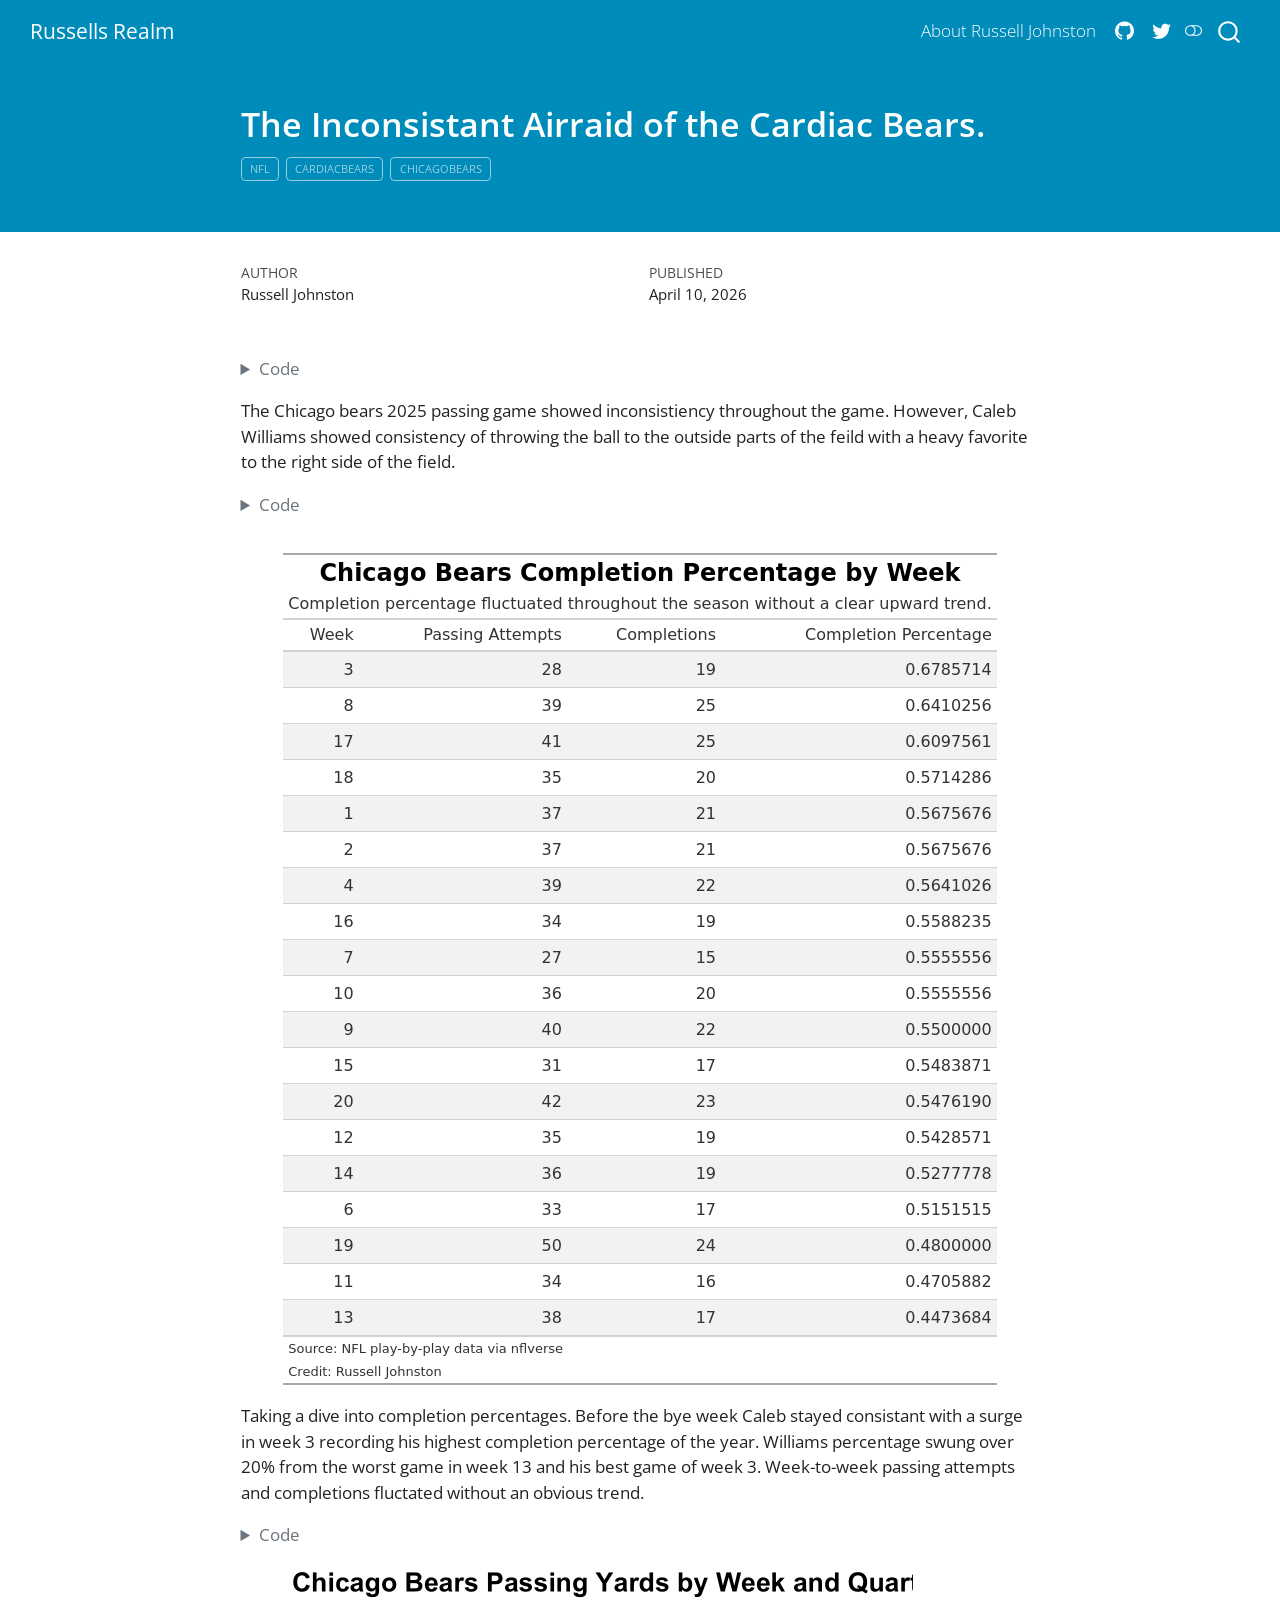
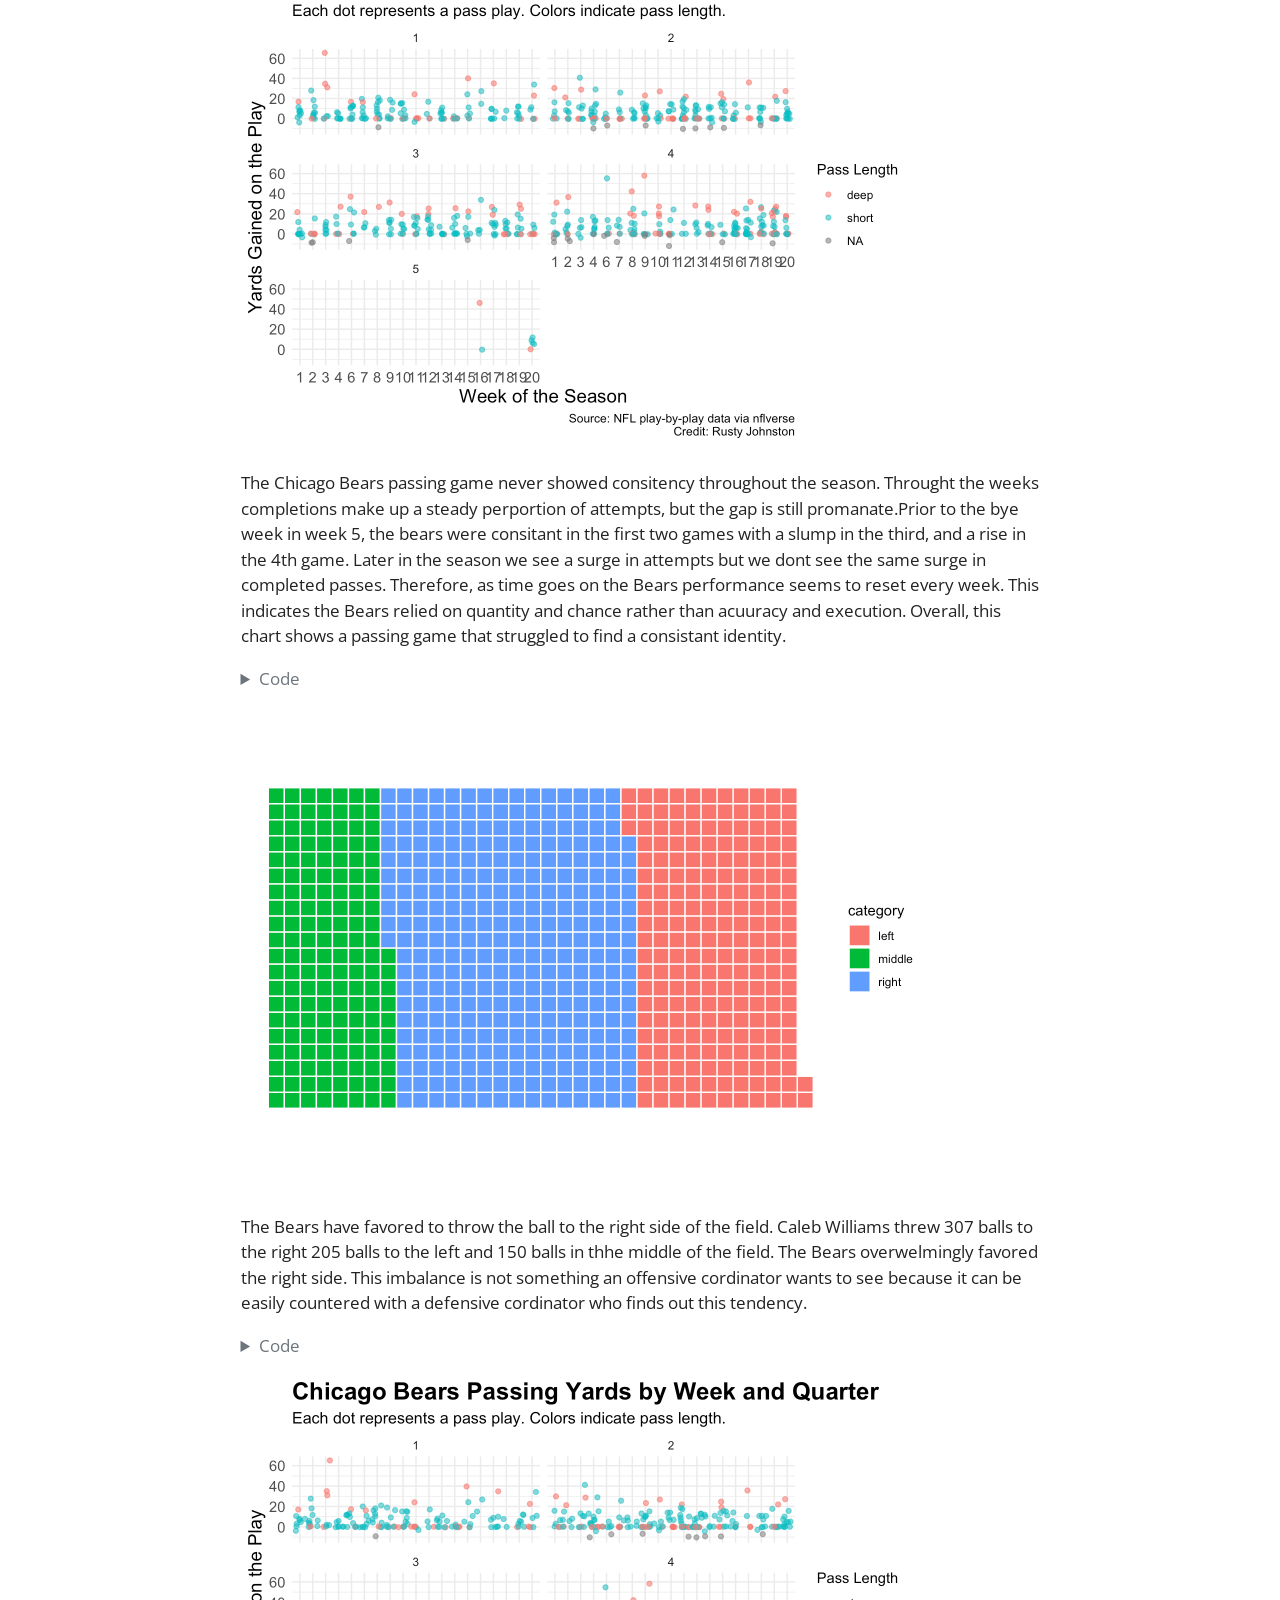
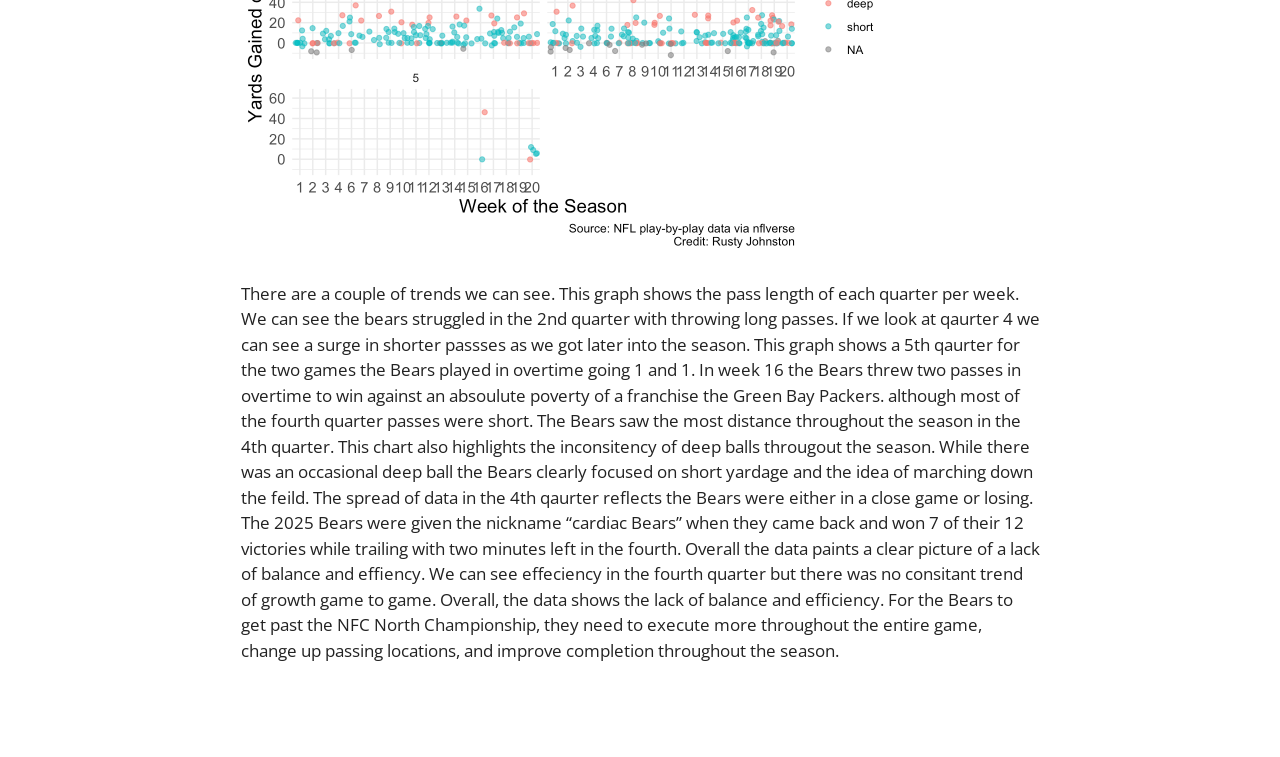
==== commit ec7aa9fe: "FInal" ====
--- a/posts/russells-realm-benjohnson-stats/index.html
+++ b/posts/russells-realm-benjohnson-stats/index.html
@@ -325,7 +325,7 @@
       <h1 class="title">The Inconsistant Airraid of the Cardiac Bears.</h1>
                                 <div class="quarto-categories">
                 <div class="quarto-category">nfl</div>
-                <div class="quarto-category">benjohnson</div>
+                <div class="quarto-category">cardiacbears</div>
                 <div class="quarto-category">chicagobears</div>
               </div>
                   </div>
@@ -382,28 +382,10 @@
 <span id="cb1-13"><a href="#cb1-13" aria-hidden="true" tabindex="-1"></a>  play_type <span class="sc">==</span><span class="st">"pass"</span></span>
 <span id="cb1-14"><a href="#cb1-14" aria-hidden="true" tabindex="-1"></a>  )<span class="sc">|&gt;</span></span>
 <span id="cb1-15"><a href="#cb1-15" aria-hidden="true" tabindex="-1"></a>  <span class="fu">arrange</span>(<span class="fu">desc</span>(yards_gained))<span class="sc">|&gt;</span></span>
-<span id="cb1-16"><a href="#cb1-16" aria-hidden="true" tabindex="-1"></a><span class="fu">select</span>(posteam,week,down,yards_gained,yards_after_catch,air_yards,shotgun,score_differential,season_type,side_of_field,pass_length,pass_location,pass_attempt,pass_touchdown,game_date,pass_attempt, game_half,complete_pass,incomplete_pass,qtr)</span>
-<span id="cb1-17"><a href="#cb1-17" aria-hidden="true" tabindex="-1"></a></span>
-<span id="cb1-18"><a href="#cb1-18" aria-hidden="true" tabindex="-1"></a><span class="fu">ggplot</span>() <span class="sc">+</span></span>
-<span id="cb1-19"><a href="#cb1-19" aria-hidden="true" tabindex="-1"></a>  <span class="fu">geom_point</span>(</span>
-<span id="cb1-20"><a href="#cb1-20" aria-hidden="true" tabindex="-1"></a>    <span class="at">data =</span> bearspass,</span>
-<span id="cb1-21"><a href="#cb1-21" aria-hidden="true" tabindex="-1"></a>    <span class="fu">aes</span>(<span class="at">x =</span> week, <span class="at">y =</span> yards_gained, <span class="at">size =</span> pass_attempt)</span>
-<span id="cb1-22"><a href="#cb1-22" aria-hidden="true" tabindex="-1"></a>  ) <span class="sc">+</span></span>
-<span id="cb1-23"><a href="#cb1-23" aria-hidden="true" tabindex="-1"></a>  <span class="fu">labs</span>(</span>
-<span id="cb1-24"><a href="#cb1-24" aria-hidden="true" tabindex="-1"></a>    <span class="at">x =</span> <span class="st">"Week"</span>,</span>
-<span id="cb1-25"><a href="#cb1-25" aria-hidden="true" tabindex="-1"></a>    <span class="at">y =</span> <span class="st">"Total Passing Yards"</span>,</span>
-<span id="cb1-26"><a href="#cb1-26" aria-hidden="true" tabindex="-1"></a>    <span class="at">title =</span> <span class="st">"Chicago Bears Passing Production Over Time"</span></span>
-<span id="cb1-27"><a href="#cb1-27" aria-hidden="true" tabindex="-1"></a>  ) <span class="sc">+</span></span>
-<span id="cb1-28"><a href="#cb1-28" aria-hidden="true" tabindex="-1"></a>  <span class="fu">theme_minimal</span>()</span></code></pre></div><button title="Copy to Clipboard" class="code-copy-button"><i class="bi"></i></button></div>
+<span id="cb1-16"><a href="#cb1-16" aria-hidden="true" tabindex="-1"></a><span class="fu">select</span>(posteam,week,down,yards_gained,yards_after_catch,air_yards,shotgun,score_differential,season_type,side_of_field,pass_length,pass_location,pass_attempt,pass_touchdown,game_date,pass_attempt, game_half,complete_pass,incomplete_pass,qtr)</span></code></pre></div><button title="Copy to Clipboard" class="code-copy-button"><i class="bi"></i></button></div>
 </details>
-<div class="cell-output-display">
-<div>
-<figure class="figure">
-<p><img src="index_files/figure-html/unnamed-chunk-1-1.png" class="img-fluid figure-img" width="672"></p>
-</figure>
 </div>
-</div>
-</div>
+<p>The Chicago bears 2025 passing game showed inconsistiency throughout the game. However, Caleb Williams showed consistency of throwing the ball to the outside parts of the feild with a heavy favorite to the right side of the field.</p>
 <div class="cell">
 <details class="code-fold">
 <summary>Code</summary>
@@ -450,23 +432,23 @@
 <span id="cb2-41"><a href="#cb2-41" aria-hidden="true" tabindex="-1"></a>  )</span></code></pre></div><button title="Copy to Clipboard" class="code-copy-button"><i class="bi"></i></button></div>
 </details>
 <div class="cell-output-display">
-<div id="bhgjfpjcje" style="padding-left:0px;padding-right:0px;padding-top:10px;padding-bottom:10px;overflow-x:auto;overflow-y:auto;width:auto;height:auto;">
-<style>#bhgjfpjcje table {
+<div id="mxdnowvzaz" style="padding-left:0px;padding-right:0px;padding-top:10px;padding-bottom:10px;overflow-x:auto;overflow-y:auto;width:auto;height:auto;">
+<style>#mxdnowvzaz table {
   font-family: system-ui, 'Segoe UI', Roboto, Helvetica, Arial, sans-serif, 'Apple Color Emoji', 'Segoe UI Emoji', 'Segoe UI Symbol', 'Noto Color Emoji';
   -webkit-font-smoothing: antialiased;
   -moz-osx-font-smoothing: grayscale;
 }
 
-#bhgjfpjcje thead, #bhgjfpjcje tbody, #bhgjfpjcje tfoot, #bhgjfpjcje tr, #bhgjfpjcje td, #bhgjfpjcje th {
+#mxdnowvzaz thead, #mxdnowvzaz tbody, #mxdnowvzaz tfoot, #mxdnowvzaz tr, #mxdnowvzaz td, #mxdnowvzaz th {
   border-style: none;
 }
 
-#bhgjfpjcje p {
+#mxdnowvzaz p {
   margin: 0;
   padding: 0;
 }
 
-#bhgjfpjcje .gt_table {
+#mxdnowvzaz .gt_table {
   display: table;
   border-collapse: collapse;
   line-height: normal;
@@ -492,12 +474,12 @@
   border-left-color: #D3D3D3;
 }
 
-#bhgjfpjcje .gt_caption {
+#mxdnowvzaz .gt_caption {
   padding-top: 4px;
   padding-bottom: 4px;
 }
 
-#bhgjfpjcje .gt_title {
+#mxdnowvzaz .gt_title {
   color: #333333;
   font-size: 125%;
   font-weight: initial;
@@ -509,7 +491,7 @@
   border-bottom-width: 0;
 }
 
-#bhgjfpjcje .gt_subtitle {
+#mxdnowvzaz .gt_subtitle {
   color: #333333;
   font-size: 85%;
   font-weight: initial;
@@ -521,7 +503,7 @@
   border-top-width: 0;
 }
 
-#bhgjfpjcje .gt_heading {
+#mxdnowvzaz .gt_heading {
   background-color: #FFFFFF;
   text-align: center;
   border-bottom-color: #FFFFFF;
@@ -533,13 +515,13 @@
   border-right-color: #D3D3D3;
 }
 
-#bhgjfpjcje .gt_bottom_border {
+#mxdnowvzaz .gt_bottom_border {
   border-bottom-style: solid;
   border-bottom-width: 2px;
   border-bottom-color: #D3D3D3;
 }
 
-#bhgjfpjcje .gt_col_headings {
+#mxdnowvzaz .gt_col_headings {
   border-top-style: solid;
   border-top-width: 2px;
   border-top-color: #D3D3D3;
@@ -554,7 +536,7 @@
   border-right-color: #D3D3D3;
 }
 
-#bhgjfpjcje .gt_col_heading {
+#mxdnowvzaz .gt_col_heading {
   color: #333333;
   background-color: #FFFFFF;
   font-size: 100%;
@@ -574,7 +556,7 @@
   overflow-x: hidden;
 }
 
-#bhgjfpjcje .gt_column_spanner_outer {
+#mxdnowvzaz .gt_column_spanner_outer {
   color: #333333;
   background-color: #FFFFFF;
   font-size: 100%;
@@ -586,15 +568,15 @@
   padding-right: 4px;
 }
 
-#bhgjfpjcje .gt_column_spanner_outer:first-child {
+#mxdnowvzaz .gt_column_spanner_outer:first-child {
   padding-left: 0;
 }
 
-#bhgjfpjcje .gt_column_spanner_outer:last-child {
+#mxdnowvzaz .gt_column_spanner_outer:last-child {
   padding-right: 0;
 }
 
-#bhgjfpjcje .gt_column_spanner {
+#mxdnowvzaz .gt_column_spanner {
   border-bottom-style: solid;
   border-bottom-width: 2px;
   border-bottom-color: #D3D3D3;
@@ -606,11 +588,11 @@
   width: 100%;
 }
 
-#bhgjfpjcje .gt_spanner_row {
+#mxdnowvzaz .gt_spanner_row {
   border-bottom-style: hidden;
 }
 
-#bhgjfpjcje .gt_group_heading {
+#mxdnowvzaz .gt_group_heading {
   padding-top: 8px;
   padding-bottom: 8px;
   padding-left: 5px;
@@ -636,7 +618,7 @@
   text-align: left;
 }
 
-#bhgjfpjcje .gt_empty_group_heading {
+#mxdnowvzaz .gt_empty_group_heading {
   padding: 0.5px;
   color: #333333;
   background-color: #FFFFFF;
@@ -651,15 +633,15 @@
   vertical-align: middle;
 }
 
-#bhgjfpjcje .gt_from_md > :first-child {
+#mxdnowvzaz .gt_from_md > :first-child {
   margin-top: 0;
 }
 
-#bhgjfpjcje .gt_from_md > :last-child {
+#mxdnowvzaz .gt_from_md > :last-child {
   margin-bottom: 0;
 }
 
-#bhgjfpjcje .gt_row {
+#mxdnowvzaz .gt_row {
   padding-top: 8px;
   padding-bottom: 8px;
   padding-left: 5px;
@@ -678,7 +660,7 @@
   overflow-x: hidden;
 }
 
-#bhgjfpjcje .gt_stub {
+#mxdnowvzaz .gt_stub {
   color: #333333;
   background-color: #FFFFFF;
   font-size: 100%;
@@ -691,7 +673,7 @@
   padding-right: 5px;
 }
 
-#bhgjfpjcje .gt_stub_row_group {
+#mxdnowvzaz .gt_stub_row_group {
   color: #333333;
   background-color: #FFFFFF;
   font-size: 100%;
@@ -705,15 +687,15 @@
   vertical-align: top;
 }
 
-#bhgjfpjcje .gt_row_group_first td {
+#mxdnowvzaz .gt_row_group_first td {
   border-top-width: 2px;
 }
 
-#bhgjfpjcje .gt_row_group_first th {
+#mxdnowvzaz .gt_row_group_first th {
   border-top-width: 2px;
 }
 
-#bhgjfpjcje .gt_summary_row {
+#mxdnowvzaz .gt_summary_row {
   color: #333333;
   background-color: #FFFFFF;
   text-transform: inherit;
@@ -723,16 +705,16 @@
   padding-right: 5px;
 }
 
-#bhgjfpjcje .gt_first_summary_row {
+#mxdnowvzaz .gt_first_summary_row {
   border-top-style: solid;
   border-top-color: #D3D3D3;
 }
 
-#bhgjfpjcje .gt_first_summary_row.thick {
+#mxdnowvzaz .gt_first_summary_row.thick {
   border-top-width: 2px;
 }
 
-#bhgjfpjcje .gt_last_summary_row {
+#mxdnowvzaz .gt_last_summary_row {
   padding-top: 8px;
   padding-bottom: 8px;
   padding-left: 5px;
@@ -742,7 +724,7 @@
   border-bottom-color: #D3D3D3;
 }
 
-#bhgjfpjcje .gt_grand_summary_row {
+#mxdnowvzaz .gt_grand_summary_row {
   color: #333333;
   background-color: #FFFFFF;
   text-transform: inherit;
@@ -752,7 +734,7 @@
   padding-right: 5px;
 }
 
-#bhgjfpjcje .gt_first_grand_summary_row {
+#mxdnowvzaz .gt_first_grand_summary_row {
   padding-top: 8px;
   padding-bottom: 8px;
   padding-left: 5px;
@@ -762,7 +744,7 @@
   border-top-color: #D3D3D3;
 }
 
-#bhgjfpjcje .gt_last_grand_summary_row_top {
+#mxdnowvzaz .gt_last_grand_summary_row_top {
   padding-top: 8px;
   padding-bottom: 8px;
   padding-left: 5px;
@@ -772,11 +754,11 @@
   border-bottom-color: #D3D3D3;
 }
 
-#bhgjfpjcje .gt_striped {
+#mxdnowvzaz .gt_striped {
   background-color: rgba(128, 128, 128, 0.05);
 }
 
-#bhgjfpjcje .gt_table_body {
+#mxdnowvzaz .gt_table_body {
   border-top-style: solid;
   border-top-width: 2px;
   border-top-color: #D3D3D3;
@@ -785,7 +767,7 @@
   border-bottom-color: #D3D3D3;
 }
 
-#bhgjfpjcje .gt_footnotes {
+#mxdnowvzaz .gt_footnotes {
   color: #333333;
   background-color: #FFFFFF;
   border-bottom-style: none;
@@ -799,7 +781,7 @@
   border-right-color: #D3D3D3;
 }
 
-#bhgjfpjcje .gt_footnote {
+#mxdnowvzaz .gt_footnote {
   margin: 0px;
   font-size: 90%;
   padding-top: 4px;
@@ -808,7 +790,7 @@
   padding-right: 5px;
 }
 
-#bhgjfpjcje .gt_sourcenotes {
+#mxdnowvzaz .gt_sourcenotes {
   color: #333333;
   background-color: #FFFFFF;
   border-bottom-style: none;
@@ -822,7 +804,7 @@
   border-right-color: #D3D3D3;
 }
 
-#bhgjfpjcje .gt_sourcenote {
+#mxdnowvzaz .gt_sourcenote {
   font-size: 90%;
   padding-top: 4px;
   padding-bottom: 4px;
@@ -830,72 +812,72 @@
   padding-right: 5px;
 }
 
-#bhgjfpjcje .gt_left {
+#mxdnowvzaz .gt_left {
   text-align: left;
 }
 
-#bhgjfpjcje .gt_center {
+#mxdnowvzaz .gt_center {
   text-align: center;
 }
 
-#bhgjfpjcje .gt_right {
+#mxdnowvzaz .gt_right {
   text-align: right;
   font-variant-numeric: tabular-nums;
 }
 
-#bhgjfpjcje .gt_font_normal {
+#mxdnowvzaz .gt_font_normal {
   font-weight: normal;
 }
 
-#bhgjfpjcje .gt_font_bold {
+#mxdnowvzaz .gt_font_bold {
   font-weight: bold;
 }
 
-#bhgjfpjcje .gt_font_italic {
+#mxdnowvzaz .gt_font_italic {
   font-style: italic;
 }
 
-#bhgjfpjcje .gt_super {
+#mxdnowvzaz .gt_super {
   font-size: 65%;
 }
 
-#bhgjfpjcje .gt_footnote_marks {
+#mxdnowvzaz .gt_footnote_marks {
   font-size: 75%;
   vertical-align: 0.4em;
   position: initial;
 }
 
-#bhgjfpjcje .gt_asterisk {
+#mxdnowvzaz .gt_asterisk {
   font-size: 100%;
   vertical-align: 0;
 }
 
-#bhgjfpjcje .gt_indent_1 {
+#mxdnowvzaz .gt_indent_1 {
   text-indent: 5px;
 }
 
-#bhgjfpjcje .gt_indent_2 {
+#mxdnowvzaz .gt_indent_2 {
   text-indent: 10px;
 }
 
-#bhgjfpjcje .gt_indent_3 {
+#mxdnowvzaz .gt_indent_3 {
   text-indent: 15px;
 }
 
-#bhgjfpjcje .gt_indent_4 {
+#mxdnowvzaz .gt_indent_4 {
   text-indent: 20px;
 }
 
-#bhgjfpjcje .gt_indent_5 {
+#mxdnowvzaz .gt_indent_5 {
   text-indent: 25px;
 }
 
-#bhgjfpjcje .katex-display {
+#mxdnowvzaz .katex-display {
   display: inline-flex !important;
   margin-bottom: 0.75em !important;
 }
 
-#bhgjfpjcje div.Reactable > div.rt-table > div.rt-thead > div.rt-tr.rt-tr-group-header > div.rt-th-group:after {
+#mxdnowvzaz div.Reactable > div.rt-table > div.rt-thead > div.rt-tr.rt-tr-group-header > div.rt-th-group:after {
   height: 0px !important;
 }
 </style>
@@ -1044,37 +1026,34 @@
 </div>
 </div>
 </div>
+<p>Taking a dive into completion percentages. Before the bye week Caleb stayed consistant with a surge in week 3 recording his highest completion percentage of the year. Williams percentage swung over 20% from the worst game in week 13 and his best game of week 3. Week-to-week passing attempts and completions fluctated without an obvious trend.</p>
 <div class="cell">
 <details class="code-fold">
 <summary>Code</summary>
-<div class="code-copy-outer-scaffold"><div class="sourceCode cell-code" id="cb3"><pre class="sourceCode r code-with-copy"><code class="sourceCode r"><span id="cb3-1"><a href="#cb3-1" aria-hidden="true" tabindex="-1"></a><span class="fu">ggplot</span>() <span class="sc">+</span></span>
-<span id="cb3-2"><a href="#cb3-2" aria-hidden="true" tabindex="-1"></a>  <span class="fu">geom_point</span>(</span>
-<span id="cb3-3"><a href="#cb3-3" aria-hidden="true" tabindex="-1"></a>    <span class="at">data =</span> bearspass,</span>
-<span id="cb3-4"><a href="#cb3-4" aria-hidden="true" tabindex="-1"></a>    <span class="fu">aes</span>(</span>
-<span id="cb3-5"><a href="#cb3-5" aria-hidden="true" tabindex="-1"></a>      <span class="at">x =</span> <span class="fu">factor</span>(week),</span>
-<span id="cb3-6"><a href="#cb3-6" aria-hidden="true" tabindex="-1"></a>      <span class="at">y =</span> yards_gained,</span>
-<span id="cb3-7"><a href="#cb3-7" aria-hidden="true" tabindex="-1"></a>      <span class="at">color =</span> pass_length</span>
-<span id="cb3-8"><a href="#cb3-8" aria-hidden="true" tabindex="-1"></a>    ),</span>
-<span id="cb3-9"><a href="#cb3-9" aria-hidden="true" tabindex="-1"></a>    <span class="at">alpha =</span> <span class="fl">0.6</span>,</span>
-<span id="cb3-10"><a href="#cb3-10" aria-hidden="true" tabindex="-1"></a>    <span class="at">position =</span> <span class="fu">position_jitter</span>(<span class="at">width =</span> <span class="fl">0.4</span>)</span>
-<span id="cb3-11"><a href="#cb3-11" aria-hidden="true" tabindex="-1"></a>  ) <span class="sc">+</span></span>
-<span id="cb3-12"><a href="#cb3-12" aria-hidden="true" tabindex="-1"></a>  <span class="fu">facet_wrap</span>(<span class="sc">~</span> qtr, <span class="at">ncol =</span> <span class="dv">2</span>) <span class="sc">+</span></span>
-<span id="cb3-13"><a href="#cb3-13" aria-hidden="true" tabindex="-1"></a>  <span class="fu">labs</span>(</span>
-<span id="cb3-14"><a href="#cb3-14" aria-hidden="true" tabindex="-1"></a>    <span class="at">title =</span> <span class="st">"Chicago Bears Passing Yards by Week and Quarter"</span>,</span>
-<span id="cb3-15"><a href="#cb3-15" aria-hidden="true" tabindex="-1"></a>    <span class="at">subtitle =</span> <span class="st">"Each dot represents a pass play. Colors indicate pass length."</span>,</span>
-<span id="cb3-16"><a href="#cb3-16" aria-hidden="true" tabindex="-1"></a>    <span class="at">x =</span> <span class="st">"Week of the Season"</span>,</span>
-<span id="cb3-17"><a href="#cb3-17" aria-hidden="true" tabindex="-1"></a>    <span class="at">y =</span> <span class="st">"Yards Gained on the Play"</span>,</span>
-<span id="cb3-18"><a href="#cb3-18" aria-hidden="true" tabindex="-1"></a>    <span class="at">color =</span> <span class="st">"Pass Length"</span>,</span>
-<span id="cb3-19"><a href="#cb3-19" aria-hidden="true" tabindex="-1"></a>    <span class="at">caption =</span> <span class="st">"Source: NFL play-by-play data via nflverse</span><span class="sc">\n</span><span class="st">Credit: Rusty Johnston"</span></span>
-<span id="cb3-20"><a href="#cb3-20" aria-hidden="true" tabindex="-1"></a>  ) <span class="sc">+</span></span>
-<span id="cb3-21"><a href="#cb3-21" aria-hidden="true" tabindex="-1"></a>  <span class="fu">theme_minimal</span>() <span class="sc">+</span></span>
-<span id="cb3-22"><a href="#cb3-22" aria-hidden="true" tabindex="-1"></a>  <span class="fu">theme</span>(</span>
-<span id="cb3-23"><a href="#cb3-23" aria-hidden="true" tabindex="-1"></a>    <span class="at">plot.title =</span> <span class="fu">element_text</span>(<span class="at">size =</span> <span class="dv">20</span>, <span class="at">face =</span> <span class="st">"bold"</span>),   </span>
-<span id="cb3-24"><a href="#cb3-24" aria-hidden="true" tabindex="-1"></a>    <span class="at">plot.subtitle =</span> <span class="fu">element_text</span>(<span class="at">size =</span> <span class="dv">12</span>),               </span>
-<span id="cb3-25"><a href="#cb3-25" aria-hidden="true" tabindex="-1"></a>    <span class="at">axis.title =</span> <span class="fu">element_text</span>(<span class="at">size =</span> <span class="dv">14</span>),                 </span>
-<span id="cb3-26"><a href="#cb3-26" aria-hidden="true" tabindex="-1"></a>    <span class="at">axis.text =</span> <span class="fu">element_text</span>(<span class="at">size =</span> <span class="dv">11</span>),                   </span>
-<span id="cb3-27"><a href="#cb3-27" aria-hidden="true" tabindex="-1"></a>    <span class="at">plot.caption =</span> <span class="fu">element_text</span>(<span class="at">size =</span> <span class="dv">9</span>)                  </span>
-<span id="cb3-28"><a href="#cb3-28" aria-hidden="true" tabindex="-1"></a>  )</span></code></pre></div><button title="Copy to Clipboard" class="code-copy-button"><i class="bi"></i></button></div>
+<div class="code-copy-outer-scaffold"><div class="sourceCode cell-code" id="cb3"><pre class="sourceCode r code-with-copy"><code class="sourceCode r"><span id="cb3-1"><a href="#cb3-1" aria-hidden="true" tabindex="-1"></a><span class="fu">ggplot</span>(bearspass, <span class="fu">aes</span>(<span class="at">x =</span> week)) <span class="sc">+</span></span>
+<span id="cb3-2"><a href="#cb3-2" aria-hidden="true" tabindex="-1"></a>  <span class="fu">geom_col</span>(<span class="fu">aes</span>(<span class="at">y =</span> pass_attempt), <span class="at">fill =</span> <span class="st">"navy"</span>) <span class="sc">+</span></span>
+<span id="cb3-3"><a href="#cb3-3" aria-hidden="true" tabindex="-1"></a>  <span class="fu">geom_col</span>(<span class="fu">aes</span>(<span class="at">y =</span> complete_pass), <span class="at">fill =</span> <span class="st">"orange"</span>) <span class="sc">+</span></span>
+<span id="cb3-4"><a href="#cb3-4" aria-hidden="true" tabindex="-1"></a>  <span class="fu">labs</span>(</span>
+<span id="cb3-5"><a href="#cb3-5" aria-hidden="true" tabindex="-1"></a>    <span class="at">title =</span> <span class="st">"Attempts vs Completions Each Week"</span>,</span>
+<span id="cb3-6"><a href="#cb3-6" aria-hidden="true" tabindex="-1"></a>    <span class="at">x =</span> <span class="st">"Week"</span>,</span>
+<span id="cb3-7"><a href="#cb3-7" aria-hidden="true" tabindex="-1"></a>    <span class="at">y =</span> <span class="st">"Completed vs Attempts"</span></span>
+<span id="cb3-8"><a href="#cb3-8" aria-hidden="true" tabindex="-1"></a>  ) <span class="sc">+</span></span>
+<span id="cb3-9"><a href="#cb3-9" aria-hidden="true" tabindex="-1"></a>  <span class="fu">theme_minimal</span>()<span class="sc">+</span></span>
+<span id="cb3-10"><a href="#cb3-10" aria-hidden="true" tabindex="-1"></a><span class="fu">labs</span>(</span>
+<span id="cb3-11"><a href="#cb3-11" aria-hidden="true" tabindex="-1"></a>    <span class="at">title =</span> <span class="st">"Chicago Bears Passing Efficiency Never Stabilized"</span>,</span>
+<span id="cb3-12"><a href="#cb3-12" aria-hidden="true" tabindex="-1"></a>    <span class="at">subtitle =</span> <span class="st">"Completion percentage fluctuated week to week without a clear upward trend"</span>,</span>
+<span id="cb3-13"><a href="#cb3-13" aria-hidden="true" tabindex="-1"></a>    <span class="at">x =</span> <span class="st">"Week"</span>,</span>
+<span id="cb3-14"><a href="#cb3-14" aria-hidden="true" tabindex="-1"></a>    <span class="at">y =</span> <span class="st">"Completion Percentage"</span>,</span>
+<span id="cb3-15"><a href="#cb3-15" aria-hidden="true" tabindex="-1"></a>    <span class="at">caption =</span> <span class="st">"Source: NFL play-by-play data via nflverse | Chart: Rusty Johnston"</span></span>
+<span id="cb3-16"><a href="#cb3-16" aria-hidden="true" tabindex="-1"></a>  ) <span class="sc">+</span></span>
+<span id="cb3-17"><a href="#cb3-17" aria-hidden="true" tabindex="-1"></a>  <span class="fu">theme_minimal</span>() <span class="sc">+</span></span>
+<span id="cb3-18"><a href="#cb3-18" aria-hidden="true" tabindex="-1"></a>  <span class="fu">theme</span>(</span>
+<span id="cb3-19"><a href="#cb3-19" aria-hidden="true" tabindex="-1"></a>    <span class="at">plot.title =</span> <span class="fu">element_text</span>(<span class="at">size =</span> <span class="dv">18</span>, <span class="at">face =</span> <span class="st">"bold"</span>),</span>
+<span id="cb3-20"><a href="#cb3-20" aria-hidden="true" tabindex="-1"></a>    <span class="at">plot.subtitle =</span> <span class="fu">element_text</span>(<span class="at">size =</span> <span class="dv">12</span>),</span>
+<span id="cb3-21"><a href="#cb3-21" aria-hidden="true" tabindex="-1"></a>    <span class="at">axis.title =</span> <span class="fu">element_text</span>(<span class="at">size =</span> <span class="dv">11</span>),</span>
+<span id="cb3-22"><a href="#cb3-22" aria-hidden="true" tabindex="-1"></a>    <span class="at">axis.text =</span> <span class="fu">element_text</span>(<span class="at">size =</span> <span class="dv">10</span>),</span>
+<span id="cb3-23"><a href="#cb3-23" aria-hidden="true" tabindex="-1"></a>    <span class="at">plot.caption =</span> <span class="fu">element_text</span>(<span class="at">size =</span> <span class="dv">9</span>, <span class="at">hjust =</span> <span class="dv">0</span>)</span>
+<span id="cb3-24"><a href="#cb3-24" aria-hidden="true" tabindex="-1"></a>  )</span></code></pre></div><button title="Copy to Clipboard" class="code-copy-button"><i class="bi"></i></button></div>
 </details>
 <div class="cell-output-display">
 <div>
@@ -1084,11 +1063,11 @@
 </div>
 </div>
 </div>
-<p>There are a couple of trends we can see. This graph shows the pass length of each quarter per week. We can see the bears struggled in the 2nd quarter with throwing long passes. If we look at qaurter 4 we can see a surge in shorter passses as we got later into the season. This graph shows a 5th qaurter for the two games the Bears played in overtime going 1 and 1. In week 16 the Bears threw too passes in overtime to win against an absoulute poverty of a franchise the Green Bay Packers. The bears saw the most distance throughout the season in the 4th quarter. This chart also highlights the inconsitency of deep balls througout the season. While there was an occasional deep ball the Bears clearly focused on short yardage and the idea of marching down the feild. The spread of data in the 4th qaurter reflects the Bears were either in a close game or losing. The 2025 Bears got the nickname “cardiac Bears” when they came back and won 7 of their 12 victories while trailing with 2 minutes left in the fourth.</p>
+<p>The Chicago Bears passing game never showed consitency throughout the season. Throught the weeks completions make up a steady perportion of attempts, but the gap is still promanate.Prior to the bye week in week 5, the bears were consitant in the first two games with a slump in the third, and a rise in the 4th game. Later in the season we see a surge in attempts but we dont see the same surge in completed passes. Therefore, as time goes on the Bears performance seems to reset every week. This indicates the Bears relied on quantity and chance rather than acuuracy and execution. Overall, this chart shows a passing game that struggled to find a consistant identity.</p>
 <div class="cell">
 <details class="code-fold">
 <summary>Code</summary>
-<div class="code-copy-outer-scaffold"><div class="sourceCode cell-code" id="cb4"><pre class="sourceCode r code-with-copy"><code class="sourceCode r"><span id="cb4-1"><a href="#cb4-1" aria-hidden="true" tabindex="-1"></a>bearswaf <span class="ot">&lt;-</span><span class="fu">data.frame</span>( <span class="at">category =</span> <span class="fu">c</span>(<span class="st">"middle"</span>, <span class="st">"right"</span>, <span class="st">"left"</span>),</span>
+<div class="code-copy-outer-scaffold"><div class="sourceCode cell-code" id="cb4"><pre class="sourceCode r code-with-copy"><code class="sourceCode r"><span id="cb4-1"><a href="#cb4-1" aria-hidden="true" tabindex="-1"></a>bearswaf <span class="ot">&lt;-</span><span class="fu">data.frame</span>( <span class="at">category =</span> <span class="fu">c</span>(<span class="st">"Middle"</span>, <span class="st">"Right"</span>, <span class="st">"Left"</span>),</span>
 <span id="cb4-2"><a href="#cb4-2" aria-hidden="true" tabindex="-1"></a>  <span class="at">count =</span> <span class="fu">c</span>(<span class="dv">150</span>, <span class="dv">307</span>, <span class="dv">205</span>))</span>
 <span id="cb4-3"><a href="#cb4-3" aria-hidden="true" tabindex="-1"></a></span>
 <span id="cb4-4"><a href="#cb4-4" aria-hidden="true" tabindex="-1"></a>rows <span class="ot">&lt;-</span> <span class="dv">20</span></span>
@@ -1109,7 +1088,20 @@
 <span id="cb4-19"><a href="#cb4-19" aria-hidden="true" tabindex="-1"></a>    <span class="at">color =</span> <span class="st">"white"</span>, </span>
 <span id="cb4-20"><a href="#cb4-20" aria-hidden="true" tabindex="-1"></a>    <span class="at">linewidth =</span> .<span class="dv">5</span>) <span class="sc">+</span></span>
 <span id="cb4-21"><a href="#cb4-21" aria-hidden="true" tabindex="-1"></a>  <span class="fu">coord_equal</span>() <span class="sc">+</span> </span>
-<span id="cb4-22"><a href="#cb4-22" aria-hidden="true" tabindex="-1"></a>  <span class="fu">theme_void</span>()</span></code></pre></div><button title="Copy to Clipboard" class="code-copy-button"><i class="bi"></i></button></div>
+<span id="cb4-22"><a href="#cb4-22" aria-hidden="true" tabindex="-1"></a>  <span class="fu">theme_void</span>() <span class="sc">+</span></span>
+<span id="cb4-23"><a href="#cb4-23" aria-hidden="true" tabindex="-1"></a><span class="fu">labs</span>(</span>
+<span id="cb4-24"><a href="#cb4-24" aria-hidden="true" tabindex="-1"></a>    <span class="at">x =</span> <span class="st">"1 square = 1 pass"</span>,</span>
+<span id="cb4-25"><a href="#cb4-25" aria-hidden="true" tabindex="-1"></a>    <span class="at">title=</span><span class="st">"Caleb Williams Favored Throwing the Ball to the Right Side of the feild."</span>, </span>
+<span id="cb4-26"><a href="#cb4-26" aria-hidden="true" tabindex="-1"></a>    <span class="at">subtitle=</span><span class="st">"Every completed pass location "</span>,</span>
+<span id="cb4-27"><a href="#cb4-27" aria-hidden="true" tabindex="-1"></a>    <span class="at">caption=</span><span class="st">"Source: NFLverse | Graphic by Russell Johnston"</span>,</span>
+<span id="cb4-28"><a href="#cb4-28" aria-hidden="true" tabindex="-1"></a>    <span class="at">fill =</span> <span class="st">"Record"</span>) <span class="sc">+</span> </span>
+<span id="cb4-29"><a href="#cb4-29" aria-hidden="true" tabindex="-1"></a>  <span class="fu">theme</span>(</span>
+<span id="cb4-30"><a href="#cb4-30" aria-hidden="true" tabindex="-1"></a>    <span class="at">plot.title =</span> <span class="fu">element_text</span>(<span class="at">size =</span> <span class="dv">16</span>, <span class="at">face =</span> <span class="st">"bold"</span>),</span>
+<span id="cb4-31"><a href="#cb4-31" aria-hidden="true" tabindex="-1"></a>    <span class="at">plot.subtitle =</span> <span class="fu">element_text</span>(<span class="at">size =</span> <span class="dv">10</span>),</span>
+<span id="cb4-32"><a href="#cb4-32" aria-hidden="true" tabindex="-1"></a>    <span class="at">axis.title =</span> <span class="fu">element_text</span>(<span class="at">size =</span> <span class="dv">8</span>),</span>
+<span id="cb4-33"><a href="#cb4-33" aria-hidden="true" tabindex="-1"></a>    <span class="at">axis.title.y =</span> <span class="fu">element_blank</span>(),</span>
+<span id="cb4-34"><a href="#cb4-34" aria-hidden="true" tabindex="-1"></a>    <span class="at">strip.text.x =</span> <span class="fu">element_text</span>(<span class="at">size =</span> <span class="dv">6</span>, <span class="at">hjust=</span><span class="dv">0</span>)</span>
+<span id="cb4-35"><a href="#cb4-35" aria-hidden="true" tabindex="-1"></a>  )</span></code></pre></div><button title="Copy to Clipboard" class="code-copy-button"><i class="bi"></i></button></div>
 </details>
 <div class="cell-output-display">
 <div>
@@ -1119,19 +1111,38 @@
 </div>
 </div>
 </div>
-<p>The Bears have favored to throw the ball to the right side of the field.</p>
+<p>The Bears have favored to throw the ball to the right side of the field. Caleb Williams threw 307 balls to the right 205 balls to the left and 150 balls in thhe middle of the field. The Bears overwelmingly favored the right side. This imbalance is not something an offensive cordinator wants to see because it can be easily countered with a defensive cordinator who finds out this tendency.</p>
 <div class="cell">
 <details class="code-fold">
 <summary>Code</summary>
-<div class="code-copy-outer-scaffold"><div class="sourceCode cell-code" id="cb5"><pre class="sourceCode r code-with-copy"><code class="sourceCode r"><span id="cb5-1"><a href="#cb5-1" aria-hidden="true" tabindex="-1"></a><span class="fu">ggplot</span>(bearspass, <span class="fu">aes</span>(<span class="at">x =</span> week)) <span class="sc">+</span></span>
-<span id="cb5-2"><a href="#cb5-2" aria-hidden="true" tabindex="-1"></a>  <span class="fu">geom_col</span>(<span class="fu">aes</span>(<span class="at">y =</span> pass_attempt), <span class="at">fill =</span> <span class="st">"navy"</span>) <span class="sc">+</span></span>
-<span id="cb5-3"><a href="#cb5-3" aria-hidden="true" tabindex="-1"></a>  <span class="fu">geom_col</span>(<span class="fu">aes</span>(<span class="at">y =</span> complete_pass), <span class="at">fill =</span> <span class="st">"orange"</span>) <span class="sc">+</span></span>
-<span id="cb5-4"><a href="#cb5-4" aria-hidden="true" tabindex="-1"></a>  <span class="fu">labs</span>(</span>
-<span id="cb5-5"><a href="#cb5-5" aria-hidden="true" tabindex="-1"></a>    <span class="at">title =</span> <span class="st">"Attempts vs Completions Each Week"</span>,</span>
-<span id="cb5-6"><a href="#cb5-6" aria-hidden="true" tabindex="-1"></a>    <span class="at">x =</span> <span class="st">"Week"</span>,</span>
-<span id="cb5-7"><a href="#cb5-7" aria-hidden="true" tabindex="-1"></a>    <span class="at">y =</span> <span class="st">"Completed vs Attempts"</span></span>
-<span id="cb5-8"><a href="#cb5-8" aria-hidden="true" tabindex="-1"></a>  ) <span class="sc">+</span></span>
-<span id="cb5-9"><a href="#cb5-9" aria-hidden="true" tabindex="-1"></a>  <span class="fu">theme_minimal</span>()</span></code></pre></div><button title="Copy to Clipboard" class="code-copy-button"><i class="bi"></i></button></div>
+<div class="code-copy-outer-scaffold"><div class="sourceCode cell-code" id="cb5"><pre class="sourceCode r code-with-copy"><code class="sourceCode r"><span id="cb5-1"><a href="#cb5-1" aria-hidden="true" tabindex="-1"></a><span class="fu">ggplot</span>() <span class="sc">+</span></span>
+<span id="cb5-2"><a href="#cb5-2" aria-hidden="true" tabindex="-1"></a>  <span class="fu">geom_point</span>(</span>
+<span id="cb5-3"><a href="#cb5-3" aria-hidden="true" tabindex="-1"></a>    <span class="at">data =</span> bearspass,</span>
+<span id="cb5-4"><a href="#cb5-4" aria-hidden="true" tabindex="-1"></a>    <span class="fu">aes</span>(</span>
+<span id="cb5-5"><a href="#cb5-5" aria-hidden="true" tabindex="-1"></a>      <span class="at">x =</span> <span class="fu">factor</span>(week),</span>
+<span id="cb5-6"><a href="#cb5-6" aria-hidden="true" tabindex="-1"></a>      <span class="at">y =</span> yards_gained,</span>
+<span id="cb5-7"><a href="#cb5-7" aria-hidden="true" tabindex="-1"></a>      <span class="at">color =</span> pass_length</span>
+<span id="cb5-8"><a href="#cb5-8" aria-hidden="true" tabindex="-1"></a>    ),</span>
+<span id="cb5-9"><a href="#cb5-9" aria-hidden="true" tabindex="-1"></a>    <span class="at">alpha =</span> <span class="fl">0.6</span>,</span>
+<span id="cb5-10"><a href="#cb5-10" aria-hidden="true" tabindex="-1"></a>    <span class="at">position =</span> <span class="fu">position_jitter</span>(<span class="at">width =</span> <span class="fl">0.4</span>)</span>
+<span id="cb5-11"><a href="#cb5-11" aria-hidden="true" tabindex="-1"></a>  ) <span class="sc">+</span></span>
+<span id="cb5-12"><a href="#cb5-12" aria-hidden="true" tabindex="-1"></a>  <span class="fu">facet_wrap</span>(<span class="sc">~</span> qtr, <span class="at">ncol =</span> <span class="dv">2</span>) <span class="sc">+</span></span>
+<span id="cb5-13"><a href="#cb5-13" aria-hidden="true" tabindex="-1"></a>  <span class="fu">labs</span>(</span>
+<span id="cb5-14"><a href="#cb5-14" aria-hidden="true" tabindex="-1"></a>    <span class="at">title =</span> <span class="st">"Chicago Bears Passing Yards by Week and Quarter"</span>,</span>
+<span id="cb5-15"><a href="#cb5-15" aria-hidden="true" tabindex="-1"></a>    <span class="at">subtitle =</span> <span class="st">"Each dot represents a pass play. Colors indicate pass length."</span>,</span>
+<span id="cb5-16"><a href="#cb5-16" aria-hidden="true" tabindex="-1"></a>    <span class="at">x =</span> <span class="st">"Week of the Season"</span>,</span>
+<span id="cb5-17"><a href="#cb5-17" aria-hidden="true" tabindex="-1"></a>    <span class="at">y =</span> <span class="st">"Yards Gained on the Play"</span>,</span>
+<span id="cb5-18"><a href="#cb5-18" aria-hidden="true" tabindex="-1"></a>    <span class="at">color =</span> <span class="st">"Pass Length"</span>,</span>
+<span id="cb5-19"><a href="#cb5-19" aria-hidden="true" tabindex="-1"></a>    <span class="at">caption =</span> <span class="st">"Source: NFL play-by-play data via nflverse</span><span class="sc">\n</span><span class="st">Credit: Rusty Johnston"</span></span>
+<span id="cb5-20"><a href="#cb5-20" aria-hidden="true" tabindex="-1"></a>  ) <span class="sc">+</span></span>
+<span id="cb5-21"><a href="#cb5-21" aria-hidden="true" tabindex="-1"></a>  <span class="fu">theme_minimal</span>() <span class="sc">+</span></span>
+<span id="cb5-22"><a href="#cb5-22" aria-hidden="true" tabindex="-1"></a>  <span class="fu">theme</span>(</span>
+<span id="cb5-23"><a href="#cb5-23" aria-hidden="true" tabindex="-1"></a>    <span class="at">plot.title =</span> <span class="fu">element_text</span>(<span class="at">size =</span> <span class="dv">18</span>, <span class="at">face =</span> <span class="st">"bold"</span>),   </span>
+<span id="cb5-24"><a href="#cb5-24" aria-hidden="true" tabindex="-1"></a>    <span class="at">plot.subtitle =</span> <span class="fu">element_text</span>(<span class="at">size =</span> <span class="dv">12</span>),               </span>
+<span id="cb5-25"><a href="#cb5-25" aria-hidden="true" tabindex="-1"></a>    <span class="at">axis.title =</span> <span class="fu">element_text</span>(<span class="at">size =</span> <span class="dv">14</span>),                 </span>
+<span id="cb5-26"><a href="#cb5-26" aria-hidden="true" tabindex="-1"></a>    <span class="at">axis.text =</span> <span class="fu">element_text</span>(<span class="at">size =</span> <span class="dv">11</span>),                   </span>
+<span id="cb5-27"><a href="#cb5-27" aria-hidden="true" tabindex="-1"></a>    <span class="at">plot.caption =</span> <span class="fu">element_text</span>(<span class="at">size =</span> <span class="dv">9</span>)                  </span>
+<span id="cb5-28"><a href="#cb5-28" aria-hidden="true" tabindex="-1"></a>  )</span></code></pre></div><button title="Copy to Clipboard" class="code-copy-button"><i class="bi"></i></button></div>
 </details>
 <div class="cell-output-display">
 <div>
@@ -1141,7 +1152,7 @@
 </div>
 </div>
 </div>
-<p>The Chicago Bears passing game never showed consitency throughout the season. Throught the weeks completions make up a steady perportion of attempts, but the gap is still promanate. Later in the season we see a surge in attempts but we dont see the same surge in completed passes. Therefore, as time goes on the Bears performance seems to reset every week. This indicates the Bears relied on quantity and chance rather than acuuracy and execution. Overall, this chart shows a passing game that struggled to find a consistant identity.</p>
+<p>There are a couple of trends we can see. This graph shows the pass length of each quarter per week. We can see the bears struggled in the 2nd quarter with throwing long passes. If we look at qaurter 4 we can see a surge in shorter passses as we got later into the season. This graph shows a 5th qaurter for the two games the Bears played in overtime going 1 and 1. In week 16 the Bears threw two passes in overtime to win against an absoulute poverty of a franchise the Green Bay Packers. although most of the fourth quarter passes were short. The Bears saw the most distance throughout the season in the 4th quarter. This chart also highlights the inconsitency of deep balls througout the season. While there was an occasional deep ball the Bears clearly focused on short yardage and the idea of marching down the feild. The spread of data in the 4th qaurter reflects the Bears were either in a close game or losing. The 2025 Bears were given the nickname “cardiac Bears” when they came back and won 7 of their 12 victories while trailing with two minutes left in the fourth. Overall the data paints a clear picture of a lack of balance and effiency. We can see effeciency in the fourth quarter but there was no consitant trend of growth game to game. Overall, the data shows the lack of balance and efficiency. For the Bears to get past the NFC North Championship, they need to execute more throughout the entire game, change up passing locations, and improve completion throughout the season.</p>
 
 
 
